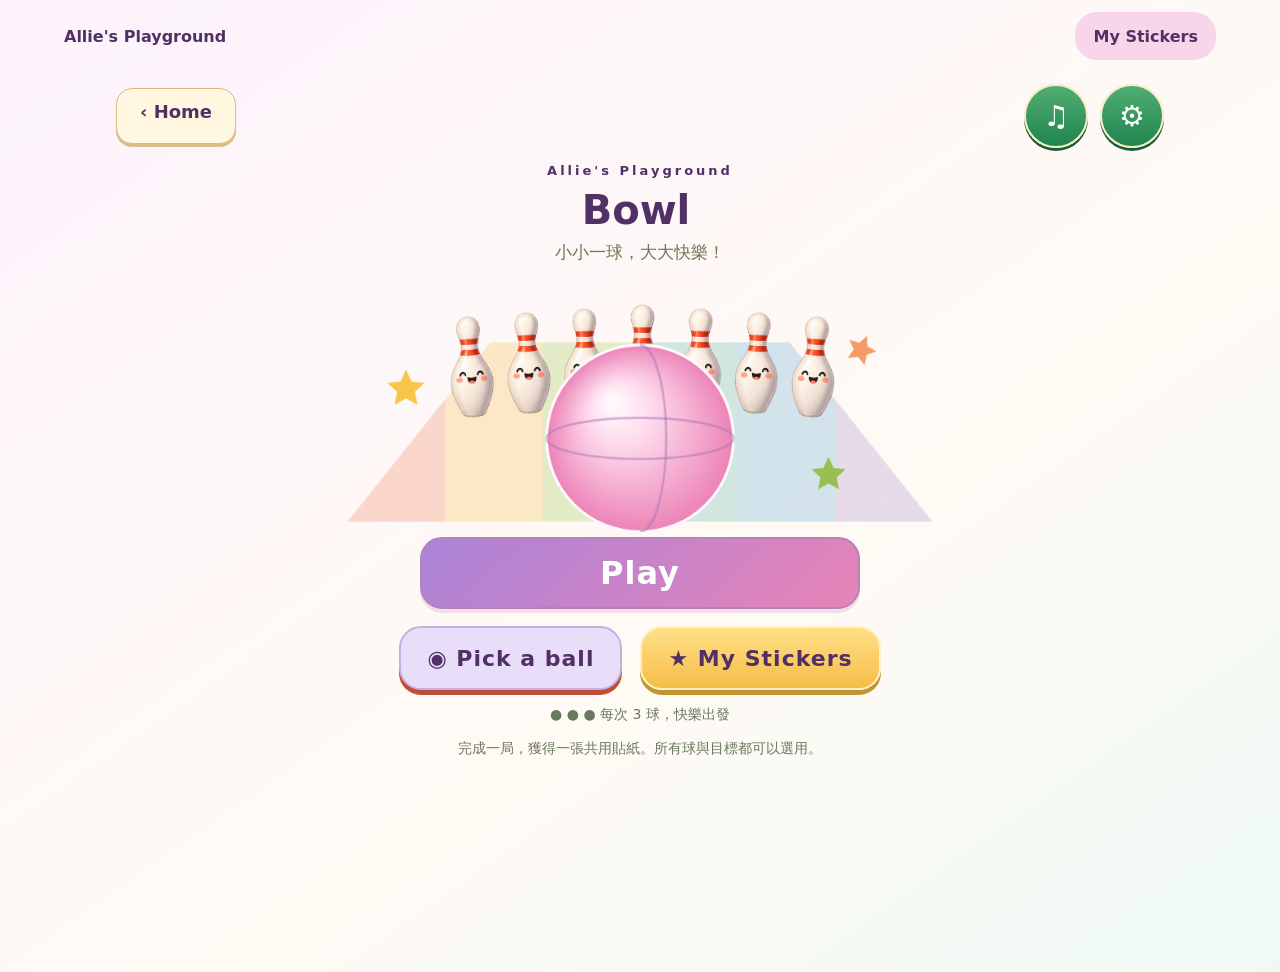
==== wwwroot/bowling/index.html @ 90f8de36 "Create Allie's Playground with shared consumable memory stickers" ====
<!doctype html>
<html lang="en">
<head>
  <meta charset="utf-8">
  <meta name="viewport" content="width=device-width,initial-scale=1,viewport-fit=cover">
  <meta name="theme-color" content="#27895b">
  <meta name="description" content="每局三球的趣味保齡球冒險，百瓶大亂鬥、彩虹球道與收藏貼紙。免登入，裝置端遊玩。">
  <title>Bowl · Allie's Playground</title>
  <link rel="icon" href="../assets/stamps/star.svg" type="image/svg+xml">
  <link rel="stylesheet" href="../bowling/style.css">
  <link rel="stylesheet" href="../shared/theme.css"><script defer src="../shared/core.js"></script><script defer src="../shared/app.js"></script>
  <script defer src="../bowling/core.js"></script>
  <script defer src="../bowling/renderer.js"></script>
  <script defer src="../bowling/app.js"></script>
</head>
<body>
  <main>
    <section id="menu" class="screen menu" aria-labelledby="game-title">
      <header class="topbar"><a class="wood" href="../">‹ Home</a><div class="top-actions"><button class="icon sound-toggle" aria-label="關閉音效" aria-pressed="true">♫</button><button id="settings-open" class="icon" aria-label="遊戲設定">⚙</button></div></header>
      <div class="menu-content"><span class="eyebrow">Allie's Playground</span><h1 id="game-title">Bowl<br><span></span></h1><p class="tagline">小小一球，大大快樂！</p>
        <canvas id="menu-art" width="800" height="320" aria-hidden="true"></canvas>
        <button id="start" class="primary jumbo" disabled>Loading…</button>
        <div class="menu-buttons"><button id="choose-ball" class="secondary">◉ Pick a ball</button><button id="stickers-open" class="gold">★ My Stickers</button></div>
        <p id="round-hint" class="help">● ● ●　每次 3 球，快樂出發</p><p id="collection-summary" class="help"></p>
      </div><p class="storage-notice notice" role="status" hidden></p>
    </section>

    <section id="play" class="screen play" hidden aria-label="保齡球遊戲">
      <header class="hud"><span id="mode-title" class="mode-title">百瓶大亂鬥</span><div id="throws" class="throws" aria-label="第 1 球，共 3 球"></div><div class="star-progress"><progress id="star-progress" max="1" value="0" aria-label="這一局的完成進度"></progress><span aria-hidden="true">♡</span></div><div class="hud-actions"><button id="pause" class="icon" aria-label="暫停遊戲">Ⅱ</button><button class="icon sound-toggle" aria-label="關閉音效" aria-pressed="true">♫</button></div></header>
      <div class="field"><canvas id="game" width="1000" height="650" aria-label="保齡球在下方，目標在上方。拖曳球瞄準，向前滑動或按 GO 發射。">請使用支援 Canvas 的瀏覽器。</canvas><div id="announcement" class="announcement" hidden aria-live="polite"></div><div id="monster-progress" class="monster-progress" hidden></div></div>
      <div class="launch-bar"><span id="play-hint">拖曳球瞄準，再向前滑！</span><button id="go" class="secondary go">GO!</button><span id="shot-note">也可以直接按 GO</span></div>
    </section>

    <section id="result" class="screen result" hidden aria-labelledby="result-title"><header class="topbar"><a class="wood" href="../">‹ Home</a><button class="icon sound-toggle" aria-label="關閉音效" aria-pressed="true">♫</button></header><div class="result-content"><h1 id="result-title">Great job!</h1><canvas id="reward-art" width="520" height="260" aria-hidden="true"></canvas><p id="reward-stars" class="reward-stars"></p><div id="reward-sticker" class="sticker-reward"></div><p id="reward-unlocks" class="help"></p><div class="result-buttons"><button id="again" class="primary">↻ Again</button><button id="result-ball" class="secondary">◉ Pick a ball</button><button id="result-menu" class="wood">Back</button></div><p class="help">收藏留在這台裝置</p><p class="storage-notice notice" role="status" hidden></p></div></section>

    <section id="collection" class="screen collection" hidden aria-labelledby="collection-title"><header class="topbar"><button id="collection-back" class="wood">‹ Back</button><span id="total-stars" class="total-stars"></span></header><div class="collection-content"><h1 id="collection-title">My Toys</h1><div class="tabs" role="tablist" aria-label="收藏種類"><button id="tab-ball" role="tab" aria-selected="true" aria-controls="collection-items" class="active" data-tab="ball">◉ Balls</button><button id="tab-target" role="tab" aria-selected="false" aria-controls="collection-items" data-tab="target">♟ Pins</button><button id="tab-sticker" role="tab" aria-selected="false" aria-controls="collection-items" data-tab="sticker">★ Stickers</button></div><div id="collection-items" class="items" role="tabpanel" aria-labelledby="tab-ball"></div><button id="use-selection" class="primary">Play</button><p id="collection-help" class="help"></p><p class="storage-notice notice" role="status" hidden></p></div></section>
  </main>

  <dialog id="pause-dialog" class="dialog" aria-labelledby="pause-title"><h2 id="pause-title">Pause</h2><p id="pause-reason">準備好再繼續玩。</p><button id="resume" class="primary">Go on</button><button class="sound-toggle wood" aria-pressed="true">♫ Sound</button><button id="motion-pause" class="wood" aria-pressed="false">Soft Effects</button><button id="quit" class="quiet">Back</button><p class="help">這一局完成後才會獲得收藏。</p></dialog>
  <dialog id="settings-dialog" class="dialog" aria-labelledby="settings-title"><h2 id="settings-title">Settings</h2><fieldset><legend>Balls per game</legend><label><input type="radio" name="count" value="3" checked> 3 Balls</label><label><input type="radio" name="count" value="5"> 5 Balls</label></fieldset><label class="setting"><input id="motion" type="checkbox"> Soft Effects</label><p class="help">減少慢動作、震動與飛散星星。</p><button id="settings-close" class="primary">OK</button><p class="help">收藏不會同步到其他裝置。清除網站資料或關閉無痕視窗，可能失去紀錄。</p><button id="reset-open" class="quiet">Reset Toys</button></dialog>
  <dialog id="reset-dialog" class="dialog" aria-labelledby="reset-title"><h2 id="reset-title">Reset toys?</h2><p>只重設保齡球的選擇與偏好，不會清除共用貼紙背包。</p><button id="reset-cancel" class="primary">Keep</button><button id="reset-confirm" class="secondary">Clear</button></dialog>
  <div id="toast" class="toast" role="status" hidden></div>
</body>
</html>
---- wwwroot/bowling/style.css ----
@charset "UTF-8";
:root{font-family:"Microsoft JhengHei","PingFang TC",system-ui,sans-serif;color:#224d41;background:#f9f5e4;--green:#27895b;--coral:#ed7650;--gold:#e8b541;color-scheme:light}*{box-sizing:border-box}body{margin:0}button,a,input{-webkit-tap-highlight-color:transparent}button{font:inherit;cursor:pointer;touch-action:manipulation}button:disabled{cursor:default;opacity:.65}button,a{outline-offset:5px}button:focus-visible,a:focus-visible{outline:3px solid #277fa3}a{color:inherit;text-decoration:none}[hidden]{display:none!important}.screen{min-height:100svh;background:linear-gradient(#fff9e399,#fff9e3dd),url('../portal/assets/forest.png') center/cover}.topbar{display:flex;justify-content:space-between;align-items:center;gap:12px;max-width:1100px;margin:auto;padding:18px 26px}.top-actions{display:flex;gap:12px}.wood,.quiet{border:1px solid #dbbb81;border-radius:16px;background:#fff7df;padding:12px 23px;min-height:56px;font-size:18px;font-weight:800;color:#654c27;box-shadow:0 3px 0 #d9be8a}.icon{border:2px solid #f6ecc7;background:linear-gradient(#51ad72,#20854e);color:white;width:64px;height:64px;border-radius:50%;font-size:29px;font-weight:800;box-shadow:0 3px 0 #165d36;flex-shrink:0}.primary,.secondary,.gold{border:2px solid #fff0c7;border-radius:22px;min-height:64px;padding:14px 26px;font-size:25px;font-weight:850;box-shadow:0 5px 0 #196b44;letter-spacing:1px;color:white;background:linear-gradient(#49ac71,#20854e)}.secondary{background:linear-gradient(#ff997b,#e96845);box-shadow:0 5px 0 #bd4f36}.gold{background:linear-gradient(#ffe087,#f6bd47);box-shadow:0 5px 0 #c39531;color:#735020}.menu-content{text-align:center;max-width:780px;margin:auto;padding:2px 24px 22px}.eyebrow{font-size:15px;color:#62875d;letter-spacing:3px;font-weight:800}h1{font-size:42px;line-height:1.15;margin:12px 0;color:#23593f;font-weight:900}h1 span{color:#da6b41}.tagline{margin:12px 0 0;font-size:19px;color:#6f7553}.menu canvas{display:block;width:100%;height:auto;max-height:260px;object-fit:contain;margin:-4px auto -5px}.jumbo{font-size:32px;min-height:78px;width:72%;max-width:440px}.menu-buttons{display:flex;justify-content:center;gap:18px;margin:23px 0 18px}.menu-buttons button{min-width:190px;font-size:22px}.help{font-size:14px;line-height:1.75;color:#6a785d;margin:14px 0}.notice{color:#956137;background:#fff1c7;border-radius:10px;text-align:center;padding:8px 12px;margin:12px auto;font-size:13px;max-width:560px}.play{height:100svh;min-height:0;display:flex;flex-direction:column;overflow:hidden;background:#4c885b;padding:env(safe-area-inset-top) env(safe-area-inset-right) env(safe-area-inset-bottom) env(safe-area-inset-left)}.hud{display:flex;gap:16px;align-items:center;justify-content:space-between;padding:10px 20px;background:#fffae9;box-shadow:0 4px 0 #a4b78c;z-index:2;min-height:84px;flex-shrink:0}.mode-title{font-size:21px;font-weight:850;white-space:nowrap}.throws{display:flex;gap:8px}.throws span{width:23px;height:23px;border-radius:50%;background:#d5ceb6;border:2px solid #9c9479;display:inline-block}.throws .current{background:#a5db52;border-color:#49762c;box-shadow:0 0 0 3px #ddecaf}.throws .done{background:#f5bc42;border-color:#b7902e}.star-progress{display:flex;gap:7px;align-items:center;max-width:190px;flex:1}.star-progress span{font-size:32px;color:#f4ba37;text-shadow:0 2px #b98626}.star-progress progress{appearance:none;width:100%;height:22px;border:2px solid #d4b36e;border-radius:12px;overflow:hidden;background:#e7ddbf}.star-progress progress::-webkit-progress-bar{background:#e7ddbf}.star-progress progress::-webkit-progress-value{background:linear-gradient(#ffe270,#f7b839);border-radius:9px}.star-progress progress::-moz-progress-bar{background:#f7bc3e}.hud-actions{display:flex;gap:12px}.hud .icon{width:58px;height:58px;font-size:26px}.field{position:relative;flex:1;min-height:0;overflow:hidden}.field canvas{width:100%;height:100%;display:block;touch-action:none;user-select:none}.announcement{position:absolute;left:50%;top:38%;transform:translate(-50%,-50%);background:#fffae9ed;border:3px solid #f4cf6b;border-radius:24px;color:#bd603a;font-size:clamp(24px,4vw,48px);font-weight:900;padding:14px 28px;white-space:nowrap;pointer-events:none;box-shadow:0 6px 0 #765f3733}.monster-progress{position:absolute;top:14px;left:50%;transform:translateX(-50%);color:#f2b22e;background:#fff9e5e8;border-radius:18px;padding:7px 16px;font-size:23px;pointer-events:none;white-space:nowrap}.launch-bar{display:flex;justify-content:center;align-items:center;gap:28px;background:#fffae9;padding:12px 18px 17px;min-height:99px;flex-shrink:0}.launch-bar span{font-size:16px;color:#6b7250;font-weight:700;flex:1;max-width:255px;text-align:center}.go{min-width:200px;font-size:35px;min-height:68px;border-radius:23px}.result-content{text-align:center;max-width:740px;padding:0 24px 24px;margin:auto}.result h1{font-size:53px;color:#df7444;margin:5px 0}.result canvas{display:block;max-width:100%;width:480px;height:auto;max-height:240px;object-fit:contain;margin:auto}.reward-stars{font-size:22px;color:#986c2c;font-weight:800;margin:4px 0 18px}.sticker-reward{margin:0 auto 10px;display:flex;gap:18px;align-items:center;justify-content:center}.sticker-reward .sticker-symbol{font-size:64px;padding:10px 24px;border:2px solid #e5d6ae;background:#fffdf1;border-radius:22px;transform:rotate(-6deg);box-shadow:0 4px 0 #e6d8ae}.sticker-reward strong{font-size:22px;color:#866330}.result-buttons{display:flex;flex-wrap:wrap;justify-content:center;gap:15px;margin:20px 0 16px}.result-buttons button{min-width:190px}.result-buttons .wood{font-size:18px}.total-stars{font-size:22px;color:#a3752b;font-weight:800}.collection-content{text-align:center;max-width:850px;margin:auto;padding:0 26px 25px}.collection h1{font-size:36px;margin:8px 0 20px}.tabs{display:flex;gap:10px;justify-content:center;margin-bottom:20px}.tabs button{min-height:60px;padding:12px 23px;border:2px solid #d5bf8a;border-radius:17px;background:#fff9e5;color:#785b30;font-size:20px;font-weight:800}.tabs .active{background:linear-gradient(#4fab70,#27895b);color:white;border-color:#a6c68b}.items{display:grid;grid-template-columns:repeat(2,minmax(0,1fr));gap:18px;margin-bottom:23px}.item{position:relative;border:2px solid #dfcfaa;background:#fff9eae8;border-radius:23px;padding:12px;color:#654f2c;min-width:0;box-shadow:0 4px 0 #e2d4ad}.item.selected{border:3px solid #27895b;background:#f6ffea}.item canvas{display:block;margin:auto;width:100%;height:145px;object-fit:contain;max-width:200px}.item strong{display:block;font-size:22px;margin:4px 0 8px}.item .check{position:absolute;right:10px;top:10px;background:#27895b;border-radius:50%;color:white;padding:4px 9px;font-size:25px}.item.locked canvas{opacity:.65}.item .unlock{font-size:13px;color:#8b794e;line-height:1.7}.unlock progress{width:80px;height:13px;accent-color:#e8b541;vertical-align:middle}.items.stickers{grid-template-columns:repeat(4,minmax(0,1fr));gap:12px}.sticker-item{background:#fff9eae8;border:2px solid #dfcfaa;border-radius:20px;padding:14px 5px}.sticker-item .symbol{font-size:46px;display:block;line-height:1.4}.sticker-item strong{font-size:15px}.sticker-item.missing{color:#8f8e72;background:#efeadc}.dialog{border:2px solid #dfcb93;border-radius:25px;padding:28px;max-width:430px;width:calc(100% - 32px);max-height:calc(100svh - 32px);overflow:auto;background:#fffbea;color:#28563e;text-align:center;box-shadow:0 12px 60px #14382766}.dialog::backdrop{background:#163f346e;backdrop-filter:blur(3px)}.dialog h2{font-size:30px;margin:0 0 16px}.dialog>button{display:block;width:100%;margin:15px 0}.dialog .quiet{box-shadow:none;background:transparent;border-color:transparent;font-size:15px;color:#85684c}.dialog fieldset{border:1px solid #dbc99e;border-radius:13px;padding:15px;margin:15px 0}.dialog legend{font-size:18px;font-weight:800}.dialog fieldset label{display:inline-flex;align-items:center;gap:7px;padding:10px;font-size:20px}.dialog input{width:23px;height:23px;accent-color:#27895b}.setting{display:flex;justify-content:center;align-items:center;gap:10px;font-size:18px;margin:15px}.toast{position:fixed;bottom:25px;left:50%;transform:translateX(-50%);max-width:90vw;padding:14px 23px;background:#fff9e8;border:2px solid #e8cc81;color:#745631;box-shadow:0 5px 20px #224d4133;border-radius:18px;z-index:10;text-align:center}.shake{animation:shake .28s linear}@keyframes shake{25%{transform:translateX(-4px)}75%{transform:translateX(4px)}}
@media(min-width:950px) and (min-height:650px){.menu-content{padding-top:8px}.menu h1{font-size:49px}.menu canvas{max-height:310px}.items{grid-template-columns:repeat(4,minmax(0,1fr))}.item canvas{height:175px}.collection-content{max-width:1050px;padding-top:35px}.result-content{padding-top:20px}}
@media(max-width:700px){.topbar{padding:14px 16px}.wood{font-size:16px;padding:10px 16px}.icon{width:56px;height:56px;font-size:25px}.menu-content{padding:8px 18px 20px}.menu h1{font-size:39px}.menu canvas{margin:4px 0;max-height:225px}.jumbo{width:90%;font-size:30px}.menu-buttons{gap:12px}.menu-buttons button{min-width:0;flex:1;font-size:19px;padding:12px 10px}.hud{padding:9px 12px;gap:8px;min-height:106px;flex-wrap:wrap}.mode-title{font-size:17px;flex:1}.hud-actions{gap:8px;order:1}.hud .icon{width:48px;height:48px;font-size:23px}.throws{order:2;flex:1;gap:9px}.throws span{width:20px;height:20px}.star-progress{order:3;max-width:none;flex:1.2}.star-progress span{font-size:24px}.star-progress progress{height:18px}.launch-bar{padding:8px 12px 12px;min-height:100px;gap:10px;flex-wrap:wrap}.launch-bar span{font-size:13px;max-width:none}.launch-bar #play-hint{flex-basis:100%}.launch-bar #shot-note{display:none}.go{min-width:190px;min-height:62px;font-size:32px;padding:7px 30px}.result h1{font-size:43px}.result canvas{max-height:215px}.result-buttons{gap:13px;margin:16px 0}.result-buttons button{min-width:0;font-size:22px;flex:1 1 40%}.result-buttons .wood{flex:1 1 100%;max-width:260px}.collection-content{padding:0 15px 24px}.collection h1{font-size:30px}.tabs{gap:7px}.tabs button{font-size:16px;padding:9px 12px;flex:1;min-height:58px}.items{gap:12px}.item{padding:10px}.item canvas{height:125px}.item strong{font-size:19px}.items.stickers{grid-template-columns:repeat(3,minmax(0,1fr))}.monster-progress{font-size:19px;top:10px}.announcement{max-width:90%;white-space:normal;text-align:center}}
@media(max-height:520px) and (orientation:landscape){.topbar{padding:8px 16px}.menu-content{max-width:950px;display:grid;grid-template-columns:1fr 1fr;align-items:center;gap:4px 18px;padding:0 24px 10px}.menu-content .eyebrow,.menu-content h1,.menu-content .tagline{grid-column:1}.menu h1{font-size:31px;margin:3px 0}.menu .tagline{font-size:15px;margin:4px}.menu canvas{grid-column:1;grid-row:4/7;max-height:155px;margin:0}.menu .jumbo{grid-column:2;grid-row:2/4;width:100%;min-height:65px}.menu-buttons{grid-column:2;grid-row:4;margin:5px 0 10px;gap:10px}.menu-buttons button{font-size:17px;min-width:0;padding:10px;flex:1}.menu #round-hint,.menu #collection-summary{grid-column:2;margin:5px 0}.hud{min-height:64px;padding:6px 12px;flex-wrap:nowrap;gap:10px}.hud .icon{width:44px;height:44px}.mode-title{font-size:16px}.throws{order:0;flex:0}.throws span{width:16px;height:16px}.star-progress{order:0;flex:1;max-width:180px}.hud-actions{order:0}.launch-bar{min-height:72px;padding:6px 16px 10px;flex-wrap:nowrap;gap:15px}.launch-bar #play-hint{flex-basis:auto;flex:1;font-size:13px}.launch-bar #shot-note{display:block;flex:1;font-size:12px}.go{min-height:54px;font-size:29px;min-width:155px;padding:5px 25px}.collection-content{max-width:900px}.items{grid-template-columns:repeat(4,minmax(0,1fr))}.item canvas{height:105px}.tabs{margin-bottom:12px}.result-content{display:grid;grid-template-columns:1fr 1fr;align-items:center;gap:0 15px;max-width:900px}.result h1,.result canvas,.result #reward-stars{grid-column:1}.result h1{font-size:35px}.result canvas{max-height:150px}.result .sticker-reward{grid-column:2;grid-row:1/3}.result #reward-unlocks{grid-column:2;grid-row:3}.result-buttons{grid-column:2;grid-row:4/7;margin:5px 0;gap:12px}.result-buttons button{font-size:18px;min-height:56px}.result-content>.help{margin:5px}.sticker-reward .sticker-symbol{font-size:45px}}
@media(max-width:350px){.menu h1{font-size:33px}.menu canvas{max-height:170px}.menu .help{margin:10px 0}.topbar{padding:10px 12px}.icon{width:48px;height:48px}.hud{min-height:100px}.hud .icon{width:44px;height:44px}.mode-title{font-size:15px}.item canvas{height:105px}.item strong{font-size:17px}.tabs button{font-size:14px;padding:8px}.result canvas{max-height:175px}}
@media(min-width:701px) and (min-height:521px){.menu .topbar{padding-top:12px;padding-bottom:12px}.menu h1{font-size:40px;margin:8px 0}.menu h1 br{display:none}.menu h1 span{margin-left:8px}.menu .menu-content{padding-top:0;max-width:900px}.menu .tagline{margin:8px 0;font-size:17px}.menu canvas{max-height:clamp(145px,calc(100svh - 485px),260px);margin:0 auto 5px}.menu-buttons{margin:17px 0 12px}.menu .help{margin:9px 0}.jumbo{min-height:72px}.menu .eyebrow{font-size:13px}}
@media(max-width:700px) and (min-height:521px){.go{min-height:64px}.result-buttons .primary,.result-buttons .secondary{font-size:20px;padding-left:10px;padding-right:10px;white-space:nowrap}}
@media(prefers-reduced-motion:reduce){.shake{animation:none}}
---- wwwroot/shared/theme.css ----
:root{--allie-ink:#513065;--allie-pink:#ee8abc;--allie-lilac:#ab8ce0;--allie-cream:#fffaf4;--allie-mint:#c6eadf;color-scheme:light}
body{color:var(--allie-ink);background:linear-gradient(145deg,#fcf3fc,#fffaf4 60%,#eef9f5);font-family:"Trebuchet MS","Microsoft JhengHei",system-ui,sans-serif}
button,a,input,select{touch-action:manipulation}button,a[class*="button"]{min-height:48px}button:focus-visible,a:focus-visible{outline:3px solid #7551a0;outline-offset:4px}
.allie-nav{display:flex;align-items:center;justify-content:space-between;gap:12px;padding:12px 24px;max-width:1200px;margin:auto;font-weight:700}.allie-nav a{text-decoration:none;color:var(--allie-ink);min-height:48px;display:flex;align-items:center}.allie-nav a:last-child{background:#f9d5e9;padding:8px 18px;border-radius:22px}
.primary,.card-action,.allie-button{background:linear-gradient(135deg,#aa83d8,#e883b7)!important;color:#fff!important;border-color:#b881bc!important;box-shadow:0 4px 0 #b777a433!important;text-shadow:none!important}
.secondary,.quiet,.wood,.gold{color:var(--allie-ink)!important}.secondary{background:#e9defa!important;border-color:#c7afe2!important}
h1,h2,h3,.brand,.title span,.title h1 span,.eyebrow,.mode-title{color:var(--allie-ink)!important}.game-card,.theme,.dialog,dialog,.gallery-panel,.tools-panel,.palette-panel{border-color:#ded0e6!important}.dialog,dialog{background:#fffaf8!important}
.allie-storage{max-width:1000px;margin:12px auto;padding:14px;background:#fff1d9;color:#624e31}.allie-links{display:flex;justify-content:center;gap:12px;flex-wrap:wrap;margin:16px 0}.allie-button{display:inline-flex;align-items:center;justify-content:center;min-height:54px;padding:12px 24px;border-radius:20px;text-decoration:none;font-weight:bold;border:1px solid #b881bc}
.allie-reward{padding:18px;text-align:center;background:#fff8fc;border:1px solid #e5c9e0;border-radius:24px;margin:20px auto;max-width:530px}.allie-reward-image{display:block;width:140px;height:140px;object-fit:contain;margin:8px auto}.allie-reward p{line-height:1.6}.allie-reward button{border-radius:16px;padding:10px 20px}
.allie-atlas{width:100%;aspect-ratio:1;object-fit:contain}.allie-count{background:#f9d0e6;border-radius:16px;padding:3px 12px;font-weight:bold}.allie-empty{opacity:.5}
.allie-sticker-tools p{font-size:13px;line-height:1.6}.allie-sticker-list{display:grid;grid-template-columns:repeat(2,minmax(0,1fr));gap:8px;max-height:360px;overflow:auto}.allie-sticker-choice{min-width:0;border:1px solid #dfcbe8;background:#fffaf8;border-radius:16px;padding:6px;color:#513065}.allie-sticker-choice img{width:100%;aspect-ratio:1;object-fit:contain}.allie-sticker-choice span{font-size:12px;display:block;overflow-wrap:anywhere}.allie-transform{display:flex;flex-wrap:wrap;gap:6px;margin:10px 0}.allie-transform button{padding:8px 10px;border:1px solid #d8c3e4;border-radius:14px;background:#eadff9;color:#513065}.allie-transform button:disabled{opacity:.45}#sticker-layer{z-index:3}#busy{z-index:5!important}
.topbar,.menu-header,.selection-header{color:var(--allie-ink)}.menu,.selection{background:transparent!important}.menu-art-image{width:100%;max-width:740px;max-height:230px;object-fit:cover;border-radius:24px;margin:12px auto;display:block}.journey span,.theme strong{color:var(--allie-ink)!important}
.playing>.allie-nav{display:none}.drawing-focus>.allie-nav{display:none}.drawing-focus .allie-sticker-tools{margin:8px 0}
@media(max-width:600px){.allie-nav{padding:8px 12px;font-size:14px;gap:8px}.allie-nav a:last-child{padding:8px 12px}.allie-reward-image{width:110px;height:110px}}
@media(prefers-reduced-motion:reduce){*,*::before,*::after{scroll-behavior:auto!important;animation:none!important;transition:none!important}}

.workspace{grid-template-columns:210px minmax(0,1fr) 230px}.tools-panel{padding:12px}.tools-panel .tools{width:100%}.canvas-surround{background:#eadff3!important}.canvas-frame{border-color:#bea6d2!important}.header,.header-note,.gallery-caption,.canvas-footer{color:#513065!important}.gallery-panel,.palette-panel{background:#fffaf8}.tools-panel{background:#fff8fc}.tools button.active,.difficulty-filter button.active,.segmented button.active{background:#e5d7f4!important;color:#513065!important;border-color:#b390cf!important}.title h1{font-size:64px!important}.star-progress{color:#a278bc}.field{background:#f8eef9!important}.result{background:#fff5fc!important}
@media(max-width:1000px){.workspace{grid-template-columns:180px minmax(0,1fr) 190px}.tools-panel{padding:8px}}@media(max-width:800px){.workspace{display:flex}.tools-panel{flex-wrap:wrap;padding:10px}.allie-sticker-tools{width:100%}.allie-sticker-list{grid-template-columns:repeat(4,minmax(0,1fr));max-height:240px}.tools-panel .tools{flex:1;min-width:240px}.tools button{font-size:13px!important}.magic-button{display:none}}
.drawing-focus .tools-panel{display:block!important}.drawing-focus .allie-sticker-list{grid-template-columns:repeat(4,minmax(0,1fr))}.drawing-focus .tools{display:flex}.drawing-focus .tools button{flex:1}.drawing-focus .allie-sticker-tools{width:100%}
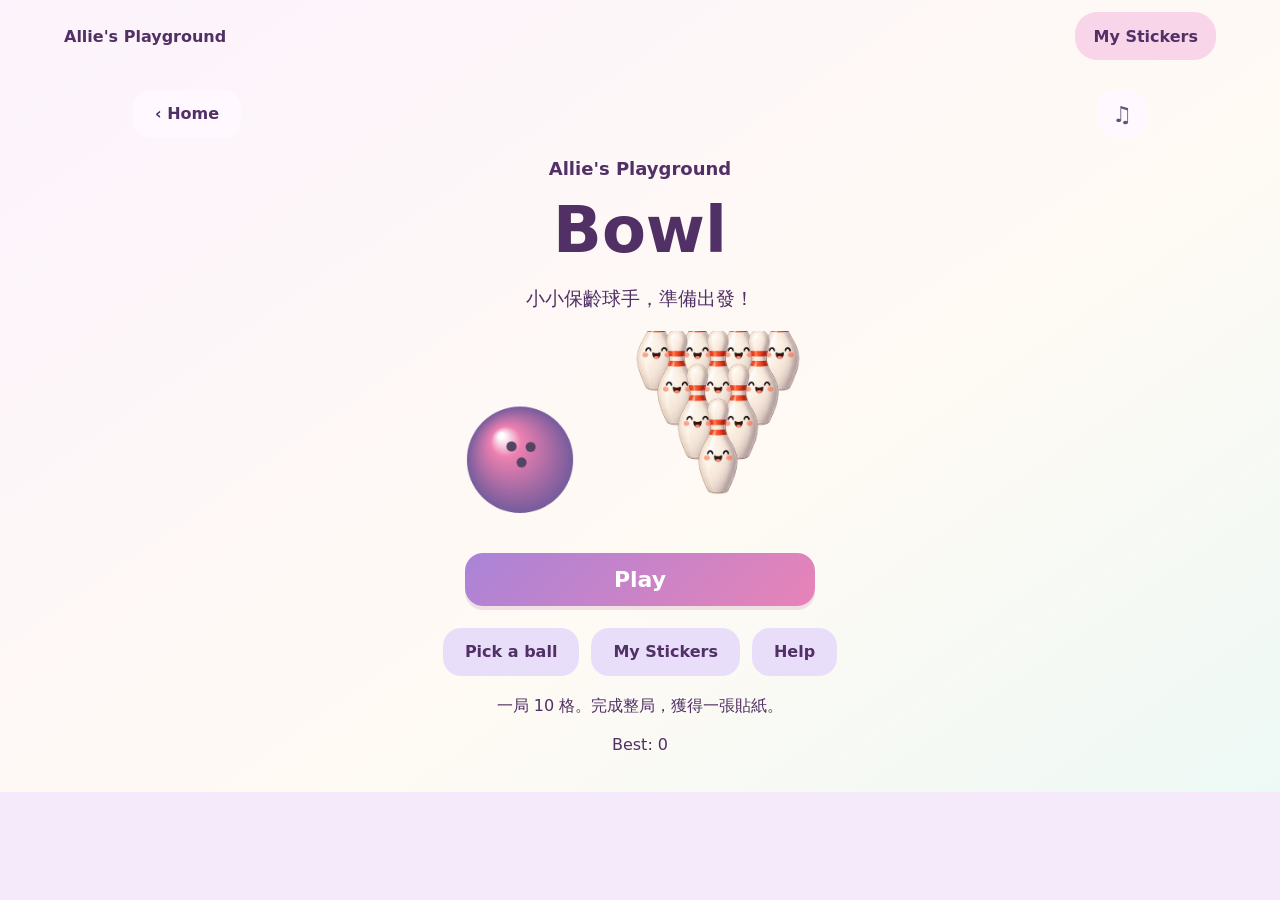
==== commit b761d6b5: "Replace Bowl with ten-pin scoring and swipe-controlled shots" ====
--- a/wwwroot/bowling/index.html
+++ b/wwwroot/bowling/index.html
@@ -1,44 +1,8 @@
-<!doctype html>
-<html lang="en">
-<head>
-  <meta charset="utf-8">
-  <meta name="viewport" content="width=device-width,initial-scale=1,viewport-fit=cover">
-  <meta name="theme-color" content="#27895b">
-  <meta name="description" content="每局三球的趣味保齡球冒險，百瓶大亂鬥、彩虹球道與收藏貼紙。免登入，裝置端遊玩。">
-  <title>Bowl · Allie's Playground</title>
-  <link rel="icon" href="../assets/stamps/star.svg" type="image/svg+xml">
-  <link rel="stylesheet" href="../bowling/style.css">
-  <link rel="stylesheet" href="../shared/theme.css"><script defer src="../shared/core.js"></script><script defer src="../shared/app.js"></script>
-  <script defer src="../bowling/core.js"></script>
-  <script defer src="../bowling/renderer.js"></script>
-  <script defer src="../bowling/app.js"></script>
-</head>
-<body>
-  <main>
-    <section id="menu" class="screen menu" aria-labelledby="game-title">
-      <header class="topbar"><a class="wood" href="../">‹ Home</a><div class="top-actions"><button class="icon sound-toggle" aria-label="關閉音效" aria-pressed="true">♫</button><button id="settings-open" class="icon" aria-label="遊戲設定">⚙</button></div></header>
-      <div class="menu-content"><span class="eyebrow">Allie's Playground</span><h1 id="game-title">Bowl<br><span></span></h1><p class="tagline">小小一球，大大快樂！</p>
-        <canvas id="menu-art" width="800" height="320" aria-hidden="true"></canvas>
-        <button id="start" class="primary jumbo" disabled>Loading…</button>
-        <div class="menu-buttons"><button id="choose-ball" class="secondary">◉ Pick a ball</button><button id="stickers-open" class="gold">★ My Stickers</button></div>
-        <p id="round-hint" class="help">● ● ●　每次 3 球，快樂出發</p><p id="collection-summary" class="help"></p>
-      </div><p class="storage-notice notice" role="status" hidden></p>
-    </section>
-
-    <section id="play" class="screen play" hidden aria-label="保齡球遊戲">
-      <header class="hud"><span id="mode-title" class="mode-title">百瓶大亂鬥</span><div id="throws" class="throws" aria-label="第 1 球，共 3 球"></div><div class="star-progress"><progress id="star-progress" max="1" value="0" aria-label="這一局的完成進度"></progress><span aria-hidden="true">♡</span></div><div class="hud-actions"><button id="pause" class="icon" aria-label="暫停遊戲">Ⅱ</button><button class="icon sound-toggle" aria-label="關閉音效" aria-pressed="true">♫</button></div></header>
-      <div class="field"><canvas id="game" width="1000" height="650" aria-label="保齡球在下方，目標在上方。拖曳球瞄準，向前滑動或按 GO 發射。">請使用支援 Canvas 的瀏覽器。</canvas><div id="announcement" class="announcement" hidden aria-live="polite"></div><div id="monster-progress" class="monster-progress" hidden></div></div>
-      <div class="launch-bar"><span id="play-hint">拖曳球瞄準，再向前滑！</span><button id="go" class="secondary go">GO!</button><span id="shot-note">也可以直接按 GO</span></div>
-    </section>
-
-    <section id="result" class="screen result" hidden aria-labelledby="result-title"><header class="topbar"><a class="wood" href="../">‹ Home</a><button class="icon sound-toggle" aria-label="關閉音效" aria-pressed="true">♫</button></header><div class="result-content"><h1 id="result-title">Great job!</h1><canvas id="reward-art" width="520" height="260" aria-hidden="true"></canvas><p id="reward-stars" class="reward-stars"></p><div id="reward-sticker" class="sticker-reward"></div><p id="reward-unlocks" class="help"></p><div class="result-buttons"><button id="again" class="primary">↻ Again</button><button id="result-ball" class="secondary">◉ Pick a ball</button><button id="result-menu" class="wood">Back</button></div><p class="help">收藏留在這台裝置</p><p class="storage-notice notice" role="status" hidden></p></div></section>
-
-    <section id="collection" class="screen collection" hidden aria-labelledby="collection-title"><header class="topbar"><button id="collection-back" class="wood">‹ Back</button><span id="total-stars" class="total-stars"></span></header><div class="collection-content"><h1 id="collection-title">My Toys</h1><div class="tabs" role="tablist" aria-label="收藏種類"><button id="tab-ball" role="tab" aria-selected="true" aria-controls="collection-items" class="active" data-tab="ball">◉ Balls</button><button id="tab-target" role="tab" aria-selected="false" aria-controls="collection-items" data-tab="target">♟ Pins</button><button id="tab-sticker" role="tab" aria-selected="false" aria-controls="collection-items" data-tab="sticker">★ Stickers</button></div><div id="collection-items" class="items" role="tabpanel" aria-labelledby="tab-ball"></div><button id="use-selection" class="primary">Play</button><p id="collection-help" class="help"></p><p class="storage-notice notice" role="status" hidden></p></div></section>
-  </main>
-
-  <dialog id="pause-dialog" class="dialog" aria-labelledby="pause-title"><h2 id="pause-title">Pause</h2><p id="pause-reason">準備好再繼續玩。</p><button id="resume" class="primary">Go on</button><button class="sound-toggle wood" aria-pressed="true">♫ Sound</button><button id="motion-pause" class="wood" aria-pressed="false">Soft Effects</button><button id="quit" class="quiet">Back</button><p class="help">這一局完成後才會獲得收藏。</p></dialog>
-  <dialog id="settings-dialog" class="dialog" aria-labelledby="settings-title"><h2 id="settings-title">Settings</h2><fieldset><legend>Balls per game</legend><label><input type="radio" name="count" value="3" checked> 3 Balls</label><label><input type="radio" name="count" value="5"> 5 Balls</label></fieldset><label class="setting"><input id="motion" type="checkbox"> Soft Effects</label><p class="help">減少慢動作、震動與飛散星星。</p><button id="settings-close" class="primary">OK</button><p class="help">收藏不會同步到其他裝置。清除網站資料或關閉無痕視窗，可能失去紀錄。</p><button id="reset-open" class="quiet">Reset Toys</button></dialog>
-  <dialog id="reset-dialog" class="dialog" aria-labelledby="reset-title"><h2 id="reset-title">Reset toys?</h2><p>只重設保齡球的選擇與偏好，不會清除共用貼紙背包。</p><button id="reset-cancel" class="primary">Keep</button><button id="reset-confirm" class="secondary">Clear</button></dialog>
-  <div id="toast" class="toast" role="status" hidden></div>
-</body>
-</html>
+<!doctype html><html lang="en"><head><meta charset="utf-8"><meta name="viewport" content="width=device-width,initial-scale=1,viewport-fit=cover"><meta name="theme-color" content="#c49de4"><meta name="description" content="十瓶保齡球，一局10格，滑動出球、正常計分；完成一局可獲得共用貼紙。"><title>Bowl · Allie's Playground</title><link rel="icon" href="../assets/stamps/star.svg" type="image/svg+xml"><link rel="stylesheet" href="style.css"><link rel="stylesheet" href="../shared/theme.css"><script defer src="../shared/core.js"></script><script defer src="../shared/app.js"></script><script defer src="core.js"></script><script defer src="renderer.js"></script><script defer src="app.js"></script></head><body><main>
+<section id="menu" class="screen menu"><header class="topbar"><a href="../" class="wood">‹ Home</a><button class="sound-toggle icon" aria-label="Sound" aria-pressed="true">♫</button></header><div class="menu-content"><span class="eyebrow">Allie's Playground</span><h1>Bowl</h1><p class="tagline" lang="zh-Hant">小小保齡球手，準備出發！</p><canvas id="menu-art" width="700" height="240" aria-hidden="true"></canvas><button id="start" class="primary jumbo" disabled>Loading…</button><div class="menu-buttons"><button id="choose-ball" class="secondary">Pick a ball</button><button id="stickers-open" class="secondary">My Stickers</button><button id="help-open" class="secondary">Help</button></div><p class="help" lang="zh-Hant">一局 10 格。完成整局，獲得一張貼紙。</p><p id="menu-best">Best: 0</p></div></section>
+<section id="play" class="screen play" hidden><header class="hud"><strong id="frame-label">Frame 1 / 10</strong><span id="roll-label">Roll 1 / 2</span><strong id="score-label">Score 0</strong><div class="hud-actions"><button id="pause" class="icon" aria-label="Pause">Ⅱ</button><button class="sound-toggle icon" aria-label="Sound" aria-pressed="true">♫</button></div></header><div id="scorecard" class="scorecard" aria-label="Score card"></div><div class="field"><canvas id="game" tabindex="0" aria-label="Bowling lane"></canvas><div id="announcement" class="announcement" aria-live="polite" hidden></div></div><div class="controls"><label for="start-position">Move <span aria-hidden="true">↔</span></label><input id="start-position" type="range" min="-234" max="234" value="0" step="1" aria-label="Start position"><strong id="shot-state" aria-live="polite">Swipe!</strong></div><p id="play-hint" class="help" lang="zh-Hant">左右拖球或拉動 Move 調整起點，再從球往前滑動出球。</p><p class="score-note" lang="zh-Hant">X 全倒加後兩球，/ 補中加後一球；… 表示等待加分。</p></section>
+<section id="result" class="screen menu" hidden><div class="menu-content"><h1>Well done!</h1><p id="final-score" class="final-score"></p><p id="final-best"></p><p lang="zh-Hant">完成 10 格，送你一張貼紙！</p><div id="reward-sticker"></div><button id="again" class="primary jumbo">Again</button><button id="result-menu" class="secondary">Home</button></div></section>
+<section id="collection" class="screen menu" hidden><div class="menu-content"><h1>Pick a ball</h1><p lang="zh-Hant">選喜歡的顏色，球的大小與力量都一樣。</p><div id="collection-items" class="items"></div><button id="collection-back" class="primary">OK</button></div></section>
+<p id="storage-notice" class="notice" lang="zh-Hant" role="status" hidden></p></main>
+<dialog id="help-dialog"><h2>Let's bowl!</h2><p lang="zh-Hant">先左右拖球或用 Move 調整起點，再從球往前滑動。滑的方向與力道決定球路，弧形滑動會轉彎；左右移動、輕點或往後滑不會出球。</p><p lang="zh-Hant">一局 10 格，每格最多兩球。第一球全倒是 X，加後兩球；第二球把剩下的瓶子全倒是 /，加後一球。第 10 格全倒可再投兩球，補中可再投一球，最高 300 分。</p><p lang="zh-Hant">球進溝後不會彈回；沒有撞倒瓶子就是 0 分。完成整局才會獲得一張貼紙。</p><button id="help-close" class="primary">OK</button></dialog>
+<dialog id="pause-dialog"><h2>Pause</h2><p lang="zh-Hant">休息一下，準備好再繼續。</p><button id="resume" class="primary">Play</button><button id="motion-pause" class="secondary" aria-pressed="false">Soft Effects: Off</button><button id="quit" class="secondary">Home</button><p lang="zh-Hant">離開未完成的一局，不會取得貼紙。</p></dialog></body></html>
--- a/wwwroot/bowling/style.css
+++ b/wwwroot/bowling/style.css
@@ -1,9 +1 @@
-@charset "UTF-8";
-:root{font-family:"Microsoft JhengHei","PingFang TC",system-ui,sans-serif;color:#224d41;background:#f9f5e4;--green:#27895b;--coral:#ed7650;--gold:#e8b541;color-scheme:light}*{box-sizing:border-box}body{margin:0}button,a,input{-webkit-tap-highlight-color:transparent}button{font:inherit;cursor:pointer;touch-action:manipulation}button:disabled{cursor:default;opacity:.65}button,a{outline-offset:5px}button:focus-visible,a:focus-visible{outline:3px solid #277fa3}a{color:inherit;text-decoration:none}[hidden]{display:none!important}.screen{min-height:100svh;background:linear-gradient(#fff9e399,#fff9e3dd),url('../portal/assets/forest.png') center/cover}.topbar{display:flex;justify-content:space-between;align-items:center;gap:12px;max-width:1100px;margin:auto;padding:18px 26px}.top-actions{display:flex;gap:12px}.wood,.quiet{border:1px solid #dbbb81;border-radius:16px;background:#fff7df;padding:12px 23px;min-height:56px;font-size:18px;font-weight:800;color:#654c27;box-shadow:0 3px 0 #d9be8a}.icon{border:2px solid #f6ecc7;background:linear-gradient(#51ad72,#20854e);color:white;width:64px;height:64px;border-radius:50%;font-size:29px;font-weight:800;box-shadow:0 3px 0 #165d36;flex-shrink:0}.primary,.secondary,.gold{border:2px solid #fff0c7;border-radius:22px;min-height:64px;padding:14px 26px;font-size:25px;font-weight:850;box-shadow:0 5px 0 #196b44;letter-spacing:1px;color:white;background:linear-gradient(#49ac71,#20854e)}.secondary{background:linear-gradient(#ff997b,#e96845);box-shadow:0 5px 0 #bd4f36}.gold{background:linear-gradient(#ffe087,#f6bd47);box-shadow:0 5px 0 #c39531;color:#735020}.menu-content{text-align:center;max-width:780px;margin:auto;padding:2px 24px 22px}.eyebrow{font-size:15px;color:#62875d;letter-spacing:3px;font-weight:800}h1{font-size:42px;line-height:1.15;margin:12px 0;color:#23593f;font-weight:900}h1 span{color:#da6b41}.tagline{margin:12px 0 0;font-size:19px;color:#6f7553}.menu canvas{display:block;width:100%;height:auto;max-height:260px;object-fit:contain;margin:-4px auto -5px}.jumbo{font-size:32px;min-height:78px;width:72%;max-width:440px}.menu-buttons{display:flex;justify-content:center;gap:18px;margin:23px 0 18px}.menu-buttons button{min-width:190px;font-size:22px}.help{font-size:14px;line-height:1.75;color:#6a785d;margin:14px 0}.notice{color:#956137;background:#fff1c7;border-radius:10px;text-align:center;padding:8px 12px;margin:12px auto;font-size:13px;max-width:560px}.play{height:100svh;min-height:0;display:flex;flex-direction:column;overflow:hidden;background:#4c885b;padding:env(safe-area-inset-top) env(safe-area-inset-right) env(safe-area-inset-bottom) env(safe-area-inset-left)}.hud{display:flex;gap:16px;align-items:center;justify-content:space-between;padding:10px 20px;background:#fffae9;box-shadow:0 4px 0 #a4b78c;z-index:2;min-height:84px;flex-shrink:0}.mode-title{font-size:21px;font-weight:850;white-space:nowrap}.throws{display:flex;gap:8px}.throws span{width:23px;height:23px;border-radius:50%;background:#d5ceb6;border:2px solid #9c9479;display:inline-block}.throws .current{background:#a5db52;border-color:#49762c;box-shadow:0 0 0 3px #ddecaf}.throws .done{background:#f5bc42;border-color:#b7902e}.star-progress{display:flex;gap:7px;align-items:center;max-width:190px;flex:1}.star-progress span{font-size:32px;color:#f4ba37;text-shadow:0 2px #b98626}.star-progress progress{appearance:none;width:100%;height:22px;border:2px solid #d4b36e;border-radius:12px;overflow:hidden;background:#e7ddbf}.star-progress progress::-webkit-progress-bar{background:#e7ddbf}.star-progress progress::-webkit-progress-value{background:linear-gradient(#ffe270,#f7b839);border-radius:9px}.star-progress progress::-moz-progress-bar{background:#f7bc3e}.hud-actions{display:flex;gap:12px}.hud .icon{width:58px;height:58px;font-size:26px}.field{position:relative;flex:1;min-height:0;overflow:hidden}.field canvas{width:100%;height:100%;display:block;touch-action:none;user-select:none}.announcement{position:absolute;left:50%;top:38%;transform:translate(-50%,-50%);background:#fffae9ed;border:3px solid #f4cf6b;border-radius:24px;color:#bd603a;font-size:clamp(24px,4vw,48px);font-weight:900;padding:14px 28px;white-space:nowrap;pointer-events:none;box-shadow:0 6px 0 #765f3733}.monster-progress{position:absolute;top:14px;left:50%;transform:translateX(-50%);color:#f2b22e;background:#fff9e5e8;border-radius:18px;padding:7px 16px;font-size:23px;pointer-events:none;white-space:nowrap}.launch-bar{display:flex;justify-content:center;align-items:center;gap:28px;background:#fffae9;padding:12px 18px 17px;min-height:99px;flex-shrink:0}.launch-bar span{font-size:16px;color:#6b7250;font-weight:700;flex:1;max-width:255px;text-align:center}.go{min-width:200px;font-size:35px;min-height:68px;border-radius:23px}.result-content{text-align:center;max-width:740px;padding:0 24px 24px;margin:auto}.result h1{font-size:53px;color:#df7444;margin:5px 0}.result canvas{display:block;max-width:100%;width:480px;height:auto;max-height:240px;object-fit:contain;margin:auto}.reward-stars{font-size:22px;color:#986c2c;font-weight:800;margin:4px 0 18px}.sticker-reward{margin:0 auto 10px;display:flex;gap:18px;align-items:center;justify-content:center}.sticker-reward .sticker-symbol{font-size:64px;padding:10px 24px;border:2px solid #e5d6ae;background:#fffdf1;border-radius:22px;transform:rotate(-6deg);box-shadow:0 4px 0 #e6d8ae}.sticker-reward strong{font-size:22px;color:#866330}.result-buttons{display:flex;flex-wrap:wrap;justify-content:center;gap:15px;margin:20px 0 16px}.result-buttons button{min-width:190px}.result-buttons .wood{font-size:18px}.total-stars{font-size:22px;color:#a3752b;font-weight:800}.collection-content{text-align:center;max-width:850px;margin:auto;padding:0 26px 25px}.collection h1{font-size:36px;margin:8px 0 20px}.tabs{display:flex;gap:10px;justify-content:center;margin-bottom:20px}.tabs button{min-height:60px;padding:12px 23px;border:2px solid #d5bf8a;border-radius:17px;background:#fff9e5;color:#785b30;font-size:20px;font-weight:800}.tabs .active{background:linear-gradient(#4fab70,#27895b);color:white;border-color:#a6c68b}.items{display:grid;grid-template-columns:repeat(2,minmax(0,1fr));gap:18px;margin-bottom:23px}.item{position:relative;border:2px solid #dfcfaa;background:#fff9eae8;border-radius:23px;padding:12px;color:#654f2c;min-width:0;box-shadow:0 4px 0 #e2d4ad}.item.selected{border:3px solid #27895b;background:#f6ffea}.item canvas{display:block;margin:auto;width:100%;height:145px;object-fit:contain;max-width:200px}.item strong{display:block;font-size:22px;margin:4px 0 8px}.item .check{position:absolute;right:10px;top:10px;background:#27895b;border-radius:50%;color:white;padding:4px 9px;font-size:25px}.item.locked canvas{opacity:.65}.item .unlock{font-size:13px;color:#8b794e;line-height:1.7}.unlock progress{width:80px;height:13px;accent-color:#e8b541;vertical-align:middle}.items.stickers{grid-template-columns:repeat(4,minmax(0,1fr));gap:12px}.sticker-item{background:#fff9eae8;border:2px solid #dfcfaa;border-radius:20px;padding:14px 5px}.sticker-item .symbol{font-size:46px;display:block;line-height:1.4}.sticker-item strong{font-size:15px}.sticker-item.missing{color:#8f8e72;background:#efeadc}.dialog{border:2px solid #dfcb93;border-radius:25px;padding:28px;max-width:430px;width:calc(100% - 32px);max-height:calc(100svh - 32px);overflow:auto;background:#fffbea;color:#28563e;text-align:center;box-shadow:0 12px 60px #14382766}.dialog::backdrop{background:#163f346e;backdrop-filter:blur(3px)}.dialog h2{font-size:30px;margin:0 0 16px}.dialog>button{display:block;width:100%;margin:15px 0}.dialog .quiet{box-shadow:none;background:transparent;border-color:transparent;font-size:15px;color:#85684c}.dialog fieldset{border:1px solid #dbc99e;border-radius:13px;padding:15px;margin:15px 0}.dialog legend{font-size:18px;font-weight:800}.dialog fieldset label{display:inline-flex;align-items:center;gap:7px;padding:10px;font-size:20px}.dialog input{width:23px;height:23px;accent-color:#27895b}.setting{display:flex;justify-content:center;align-items:center;gap:10px;font-size:18px;margin:15px}.toast{position:fixed;bottom:25px;left:50%;transform:translateX(-50%);max-width:90vw;padding:14px 23px;background:#fff9e8;border:2px solid #e8cc81;color:#745631;box-shadow:0 5px 20px #224d4133;border-radius:18px;z-index:10;text-align:center}.shake{animation:shake .28s linear}@keyframes shake{25%{transform:translateX(-4px)}75%{transform:translateX(4px)}}
-@media(min-width:950px) and (min-height:650px){.menu-content{padding-top:8px}.menu h1{font-size:49px}.menu canvas{max-height:310px}.items{grid-template-columns:repeat(4,minmax(0,1fr))}.item canvas{height:175px}.collection-content{max-width:1050px;padding-top:35px}.result-content{padding-top:20px}}
-@media(max-width:700px){.topbar{padding:14px 16px}.wood{font-size:16px;padding:10px 16px}.icon{width:56px;height:56px;font-size:25px}.menu-content{padding:8px 18px 20px}.menu h1{font-size:39px}.menu canvas{margin:4px 0;max-height:225px}.jumbo{width:90%;font-size:30px}.menu-buttons{gap:12px}.menu-buttons button{min-width:0;flex:1;font-size:19px;padding:12px 10px}.hud{padding:9px 12px;gap:8px;min-height:106px;flex-wrap:wrap}.mode-title{font-size:17px;flex:1}.hud-actions{gap:8px;order:1}.hud .icon{width:48px;height:48px;font-size:23px}.throws{order:2;flex:1;gap:9px}.throws span{width:20px;height:20px}.star-progress{order:3;max-width:none;flex:1.2}.star-progress span{font-size:24px}.star-progress progress{height:18px}.launch-bar{padding:8px 12px 12px;min-height:100px;gap:10px;flex-wrap:wrap}.launch-bar span{font-size:13px;max-width:none}.launch-bar #play-hint{flex-basis:100%}.launch-bar #shot-note{display:none}.go{min-width:190px;min-height:62px;font-size:32px;padding:7px 30px}.result h1{font-size:43px}.result canvas{max-height:215px}.result-buttons{gap:13px;margin:16px 0}.result-buttons button{min-width:0;font-size:22px;flex:1 1 40%}.result-buttons .wood{flex:1 1 100%;max-width:260px}.collection-content{padding:0 15px 24px}.collection h1{font-size:30px}.tabs{gap:7px}.tabs button{font-size:16px;padding:9px 12px;flex:1;min-height:58px}.items{gap:12px}.item{padding:10px}.item canvas{height:125px}.item strong{font-size:19px}.items.stickers{grid-template-columns:repeat(3,minmax(0,1fr))}.monster-progress{font-size:19px;top:10px}.announcement{max-width:90%;white-space:normal;text-align:center}}
-@media(max-height:520px) and (orientation:landscape){.topbar{padding:8px 16px}.menu-content{max-width:950px;display:grid;grid-template-columns:1fr 1fr;align-items:center;gap:4px 18px;padding:0 24px 10px}.menu-content .eyebrow,.menu-content h1,.menu-content .tagline{grid-column:1}.menu h1{font-size:31px;margin:3px 0}.menu .tagline{font-size:15px;margin:4px}.menu canvas{grid-column:1;grid-row:4/7;max-height:155px;margin:0}.menu .jumbo{grid-column:2;grid-row:2/4;width:100%;min-height:65px}.menu-buttons{grid-column:2;grid-row:4;margin:5px 0 10px;gap:10px}.menu-buttons button{font-size:17px;min-width:0;padding:10px;flex:1}.menu #round-hint,.menu #collection-summary{grid-column:2;margin:5px 0}.hud{min-height:64px;padding:6px 12px;flex-wrap:nowrap;gap:10px}.hud .icon{width:44px;height:44px}.mode-title{font-size:16px}.throws{order:0;flex:0}.throws span{width:16px;height:16px}.star-progress{order:0;flex:1;max-width:180px}.hud-actions{order:0}.launch-bar{min-height:72px;padding:6px 16px 10px;flex-wrap:nowrap;gap:15px}.launch-bar #play-hint{flex-basis:auto;flex:1;font-size:13px}.launch-bar #shot-note{display:block;flex:1;font-size:12px}.go{min-height:54px;font-size:29px;min-width:155px;padding:5px 25px}.collection-content{max-width:900px}.items{grid-template-columns:repeat(4,minmax(0,1fr))}.item canvas{height:105px}.tabs{margin-bottom:12px}.result-content{display:grid;grid-template-columns:1fr 1fr;align-items:center;gap:0 15px;max-width:900px}.result h1,.result canvas,.result #reward-stars{grid-column:1}.result h1{font-size:35px}.result canvas{max-height:150px}.result .sticker-reward{grid-column:2;grid-row:1/3}.result #reward-unlocks{grid-column:2;grid-row:3}.result-buttons{grid-column:2;grid-row:4/7;margin:5px 0;gap:12px}.result-buttons button{font-size:18px;min-height:56px}.result-content>.help{margin:5px}.sticker-reward .sticker-symbol{font-size:45px}}
-@media(max-width:350px){.menu h1{font-size:33px}.menu canvas{max-height:170px}.menu .help{margin:10px 0}.topbar{padding:10px 12px}.icon{width:48px;height:48px}.hud{min-height:100px}.hud .icon{width:44px;height:44px}.mode-title{font-size:15px}.item canvas{height:105px}.item strong{font-size:17px}.tabs button{font-size:14px;padding:8px}.result canvas{max-height:175px}}
-@media(min-width:701px) and (min-height:521px){.menu .topbar{padding-top:12px;padding-bottom:12px}.menu h1{font-size:40px;margin:8px 0}.menu h1 br{display:none}.menu h1 span{margin-left:8px}.menu .menu-content{padding-top:0;max-width:900px}.menu .tagline{margin:8px 0;font-size:17px}.menu canvas{max-height:clamp(145px,calc(100svh - 485px),260px);margin:0 auto 5px}.menu-buttons{margin:17px 0 12px}.menu .help{margin:9px 0}.jumbo{min-height:72px}.menu .eyebrow{font-size:13px}}
-@media(max-width:700px) and (min-height:521px){.go{min-height:64px}.result-buttons .primary,.result-buttons .secondary{font-size:20px;padding-left:10px;padding-right:10px;white-space:nowrap}}
-@media(prefers-reduced-motion:reduce){.shake{animation:none}}
+*{box-sizing:border-box}html{min-height:100%;background:#f5eafa}body{margin:0;color:#66517a;font-family:ui-rounded,'Trebuchet MS',Arial,sans-serif;background:linear-gradient(#fff9fbd9,#f4e8fbdc),url('../assets/allie/world.webp') center/cover fixed}button,a,input{touch-action:manipulation}button,a.wood{font:inherit;font-weight:700;border:0;border-radius:18px;padding:14px 22px;cursor:pointer;text-decoration:none;color:#66517a;background:#fff9ff;min-height:48px}button:disabled{opacity:.55;cursor:default}button:focus-visible,a:focus-visible,input:focus-visible,canvas:focus-visible{outline:3px solid #8e65bb;outline-offset:3px}[hidden]{display:none!important}main{max-width:1050px;margin:auto}.screen{padding:18px}.topbar,.hud{display:flex;align-items:center;justify-content:space-between;gap:10px}.menu-content{text-align:center;margin:20px auto;max-width:740px}.eyebrow{font-weight:bold;font-size:18px}h1{font-size:clamp(38px,7vw,64px);margin:14px 0}.tagline{font-size:19px}#menu-art{display:block;width:min(100%,600px);height:auto;margin:0 auto 15px}.primary{color:white;background:#b493d7;font-size:22px}.jumbo{display:block;width:min(350px,90%);margin:16px auto}.secondary{margin:6px}.help{font-size:16px;line-height:1.55;margin:12px auto;max-width:820px;text-align:center}.icon{font-size:22px;padding:10px 15px}.hud{background:#fff9fcf0;border-radius:20px;padding:10px 14px;font-size:18px;flex-wrap:wrap}.hud-actions{display:flex;gap:8px;margin-left:auto}.scorecard{display:flex;overflow-x:auto;gap:5px;padding:8px 1px;scrollbar-width:thin}.frame{flex:1;min-width:63px;max-width:100px;background:#fff;border:2px solid #e8d8ee;border-radius:10px;text-align:center}.frame.current{border-color:#b18ccf;background:#fff3fa}.frame-number{font-size:12px;display:block;background:#f1e5f5;padding:2px;border-radius:7px 7px 0 0}.frame-marks{height:25px;display:flex;justify-content:flex-end;font-size:16px}.frame-marks span{min-width:20px;border-left:1px solid #dfcde7;border-bottom:1px solid #dfcde7;padding:2px}.frame-total{display:block;font-size:16px;min-height:26px;font-weight:bold;padding:3px}.field{position:relative;border-radius:25px;background:linear-gradient(#eee0f6,#fdf6fa);overflow:hidden;height:clamp(360px,58vh,630px)}#game{width:100%;height:100%;display:block;touch-action:none;user-select:none}.announcement{position:absolute;top:44%;left:50%;transform:translate(-50%,-50%);pointer-events:none;font-size:clamp(25px,6vw,46px);font-weight:800;border-radius:20px;padding:15px 25px;background:#fffbffed;box-shadow:0 8px 25px #8f70a222;white-space:nowrap}.controls{display:flex;align-items:center;gap:14px;padding:12px 18px;background:#fffbff;border-radius:20px;margin-top:10px;font-size:19px;font-weight:bold}.controls input{flex:1;min-width:70px;height:38px;accent-color:#b08ace}.controls strong{min-width:95px;text-align:center}.score-note{font-size:13px;text-align:center;margin:7px}.items{display:grid;grid-template-columns:repeat(2,minmax(0,1fr));gap:15px;margin:20px auto}.item{background:#fff;border:3px solid transparent;border-radius:25px;padding:12px}.item.selected{border-color:#b792d6}.item canvas{width:100%;max-width:220px;height:auto;display:block;margin:auto}.item strong{display:block}.final-score{font-size:44px;font-weight:bold}dialog{border:0;border-radius:25px;padding:28px;color:#66517a;background:#fff9ff;max-width:min(580px,92vw);line-height:1.6}dialog::backdrop{background:#51415b99}dialog button{margin:6px}.notice{text-align:center;padding:14px;background:#fff0d8}@media(max-width:600px){.screen{padding:10px}.hud{font-size:14px;gap:8px}.hud .icon{padding:8px 12px}.field{height:clamp(340px,53vh,560px)}.controls{gap:8px;padding:7px 10px;font-size:16px}.help{font-size:14px}.scorecard{padding:7px 0}.frame{min-width:58px}.menu-buttons{display:flex;flex-wrap:wrap;justify-content:center}.menu-buttons button{padding:12px}.score-note{font-size:12px}}
--- a/wwwroot/shared/theme.css
+++ b/wwwroot/shared/theme.css
@@ -17,3 +17,4 @@
 .workspace{grid-template-columns:210px minmax(0,1fr) 230px}.tools-panel{padding:12px}.tools-panel .tools{width:100%}.canvas-surround{background:#eadff3!important}.canvas-frame{border-color:#bea6d2!important}.header,.header-note,.gallery-caption,.canvas-footer{color:#513065!important}.gallery-panel,.palette-panel{background:#fffaf8}.tools-panel{background:#fff8fc}.tools button.active,.difficulty-filter button.active,.segmented button.active{background:#e5d7f4!important;color:#513065!important;border-color:#b390cf!important}.title h1{font-size:64px!important}.star-progress{color:#a278bc}.field{background:#f8eef9!important}.result{background:#fff5fc!important}
 @media(max-width:1000px){.workspace{grid-template-columns:180px minmax(0,1fr) 190px}.tools-panel{padding:8px}}@media(max-width:800px){.workspace{display:flex}.tools-panel{flex-wrap:wrap;padding:10px}.allie-sticker-tools{width:100%}.allie-sticker-list{grid-template-columns:repeat(4,minmax(0,1fr));max-height:240px}.tools-panel .tools{flex:1;min-width:240px}.tools button{font-size:13px!important}.magic-button{display:none}}
 .drawing-focus .tools-panel{display:block!important}.drawing-focus .allie-sticker-list{grid-template-columns:repeat(4,minmax(0,1fr))}.drawing-focus .tools{display:flex}.drawing-focus .tools button{flex:1}.drawing-focus .allie-sticker-tools{width:100%}
+.controls [data-action="boost"]{background:linear-gradient(#bc9be1,#9d7cc6)!important;box-shadow:0 4px 0 #8762a9!important}.controls [data-action="brake"]{background:linear-gradient(#eda8ce,#d882b6)!important;box-shadow:0 4px 0 #b66997!important}.controls [data-action="left"],.controls [data-action="right"]{background:linear-gradient(#d5f0e6,#a8d5c5)!important;color:#513065!important;box-shadow:0 4px 0 #82b1a4!important}.pause-button,.hud .icon,.top-actions .icon{background:linear-gradient(#b9a2d8,#957bb9)!important;border-color:#d8c9ea!important;color:#fff!important}.theme.space{background:linear-gradient(#c7b8e8,#ede5fb)!important;color:#513065!important}.reward p{color:#513065!important}
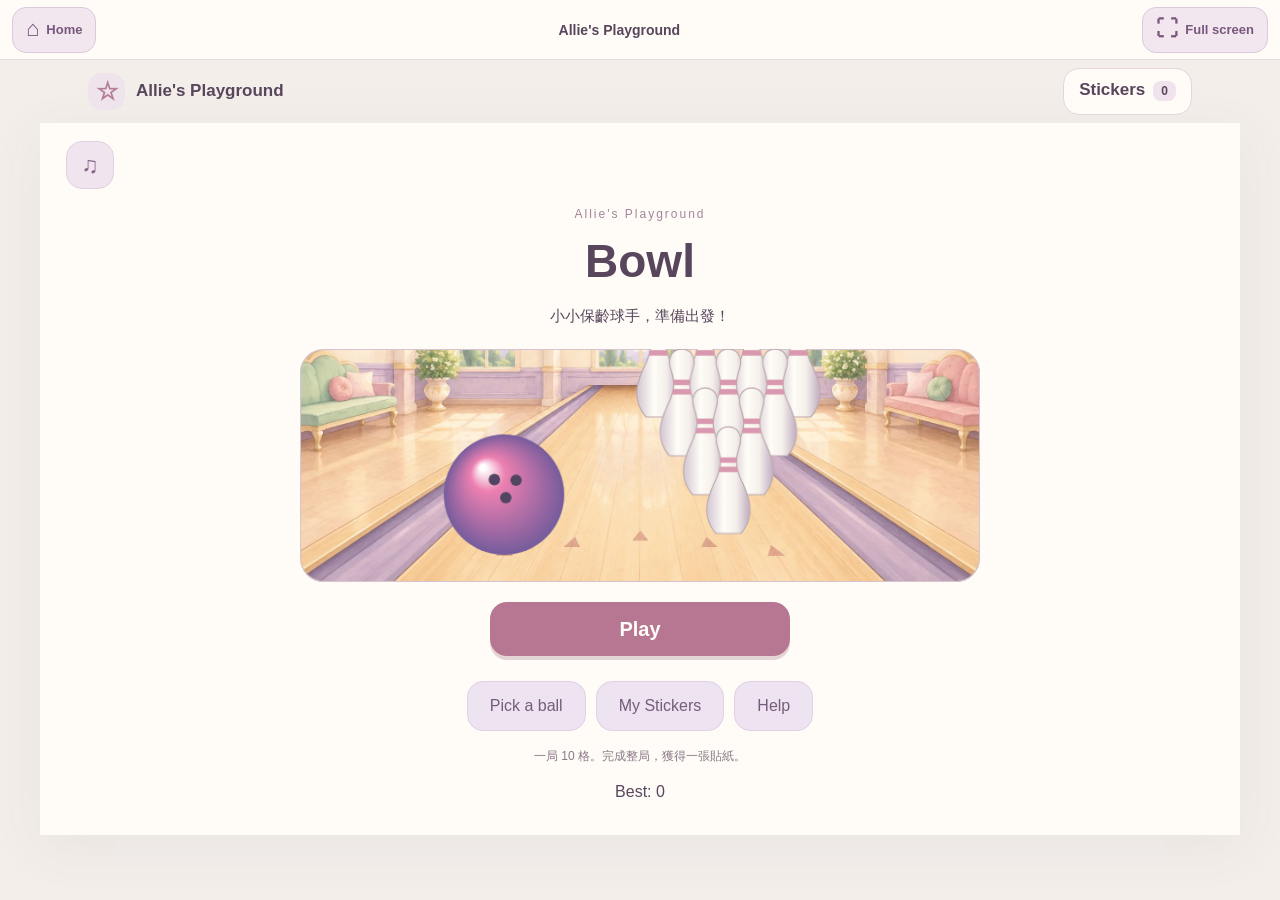
==== commit 1c0b43a1: "Publish six-game playground with piano and drums Unify the picture-book artwork, offer ten coloring " ====
--- a/wwwroot/bowling/index.html
+++ b/wwwroot/bowling/index.html
@@ -1,8 +1,8 @@
-<!doctype html><html lang="en"><head><meta charset="utf-8"><meta name="viewport" content="width=device-width,initial-scale=1,viewport-fit=cover"><meta name="theme-color" content="#c49de4"><meta name="description" content="十瓶保齡球，一局10格，滑動出球、正常計分；完成一局可獲得共用貼紙。"><title>Bowl · Allie's Playground</title><link rel="icon" href="../assets/stamps/star.svg" type="image/svg+xml"><link rel="stylesheet" href="style.css"><link rel="stylesheet" href="../shared/theme.css"><script defer src="../shared/core.js"></script><script defer src="../shared/app.js"></script><script defer src="core.js"></script><script defer src="renderer.js"></script><script defer src="app.js"></script></head><body><main>
+<!doctype html><html lang="en"><head><script src="../shared/screen.js"></script><meta charset="utf-8"><meta name="viewport" content="width=device-width,initial-scale=1,viewport-fit=cover"><meta name="theme-color" content="#c49de4"><meta name="description" content="十瓶保齡球，一局10格，滑動出球、正常計分；完成一局可獲得共用貼紙。"><title>Bowl · Allie's Playground</title><link rel="icon" href="../assets/stamps/star.svg" type="image/svg+xml"><link rel="stylesheet" href="style.css"><link rel="stylesheet" href="../shared/theme.css"><script defer src="../shared/core.js"></script><script defer src="../shared/app.js"></script><script defer src="core.js"></script><script defer src="renderer.js"></script><script defer src="app.js"></script><link rel="stylesheet" href="../shared/screen.css"></head><body><main>
 <section id="menu" class="screen menu"><header class="topbar"><a href="../" class="wood">‹ Home</a><button class="sound-toggle icon" aria-label="Sound" aria-pressed="true">♫</button></header><div class="menu-content"><span class="eyebrow">Allie's Playground</span><h1>Bowl</h1><p class="tagline" lang="zh-Hant">小小保齡球手，準備出發！</p><canvas id="menu-art" width="700" height="240" aria-hidden="true"></canvas><button id="start" class="primary jumbo" disabled>Loading…</button><div class="menu-buttons"><button id="choose-ball" class="secondary">Pick a ball</button><button id="stickers-open" class="secondary">My Stickers</button><button id="help-open" class="secondary">Help</button></div><p class="help" lang="zh-Hant">一局 10 格。完成整局，獲得一張貼紙。</p><p id="menu-best">Best: 0</p></div></section>
-<section id="play" class="screen play" hidden><header class="hud"><strong id="frame-label">Frame 1 / 10</strong><span id="roll-label">Roll 1 / 2</span><strong id="score-label">Score 0</strong><div class="hud-actions"><button id="pause" class="icon" aria-label="Pause">Ⅱ</button><button class="sound-toggle icon" aria-label="Sound" aria-pressed="true">♫</button></div></header><div id="scorecard" class="scorecard" aria-label="Score card"></div><div class="field"><canvas id="game" tabindex="0" aria-label="Bowling lane"></canvas><div id="announcement" class="announcement" aria-live="polite" hidden></div></div><div class="controls"><label for="start-position">Move <span aria-hidden="true">↔</span></label><input id="start-position" type="range" min="-234" max="234" value="0" step="1" aria-label="Start position"><strong id="shot-state" aria-live="polite">Swipe!</strong></div><p id="play-hint" class="help" lang="zh-Hant">左右拖球或拉動 Move 調整起點，再從球往前滑動出球。</p><p class="score-note" lang="zh-Hant">X 全倒加後兩球，/ 補中加後一球；… 表示等待加分。</p></section>
-<section id="result" class="screen menu" hidden><div class="menu-content"><h1>Well done!</h1><p id="final-score" class="final-score"></p><p id="final-best"></p><p lang="zh-Hant">完成 10 格，送你一張貼紙！</p><div id="reward-sticker"></div><button id="again" class="primary jumbo">Again</button><button id="result-menu" class="secondary">Home</button></div></section>
-<section id="collection" class="screen menu" hidden><div class="menu-content"><h1>Pick a ball</h1><p lang="zh-Hant">選喜歡的顏色，球的大小與力量都一樣。</p><div id="collection-items" class="items"></div><button id="collection-back" class="primary">OK</button></div></section>
+<section id="play" class="screen play" hidden><header class="hud"><a href="../" class="game-home" aria-label="Home"><span aria-hidden="true">⌂</span> Home</a><strong id="frame-label">Frame 1 / 10</strong><span id="roll-label">Roll 1 / 2</span><strong id="score-label">Score 0</strong><div class="hud-actions"><button id="pause" class="icon" aria-label="Pause">Ⅱ</button><button class="sound-toggle icon" aria-label="Sound" aria-pressed="true">♫</button></div></header><div id="scorecard" class="scorecard" aria-label="Score card"></div><div class="field"><canvas id="game" tabindex="0" aria-label="Bowling lane"></canvas><div id="announcement" class="announcement" aria-live="polite" hidden></div></div><div class="controls"><label for="start-position">Move <span aria-hidden="true">↔</span></label><input id="start-position" type="range" min="-234" max="234" value="0" step="1" aria-label="Start position"><strong id="shot-state" aria-live="polite">Swipe!</strong></div><p id="play-hint" class="help" lang="zh-Hant">左右拖球或拉動 Move 調整起點，再從球往前滑動出球。</p><p class="score-note" lang="zh-Hant">X 全倒加後兩球，/ 補中加後一球；… 表示等待加分。</p></section>
+<section id="result" class="screen menu" hidden><header class="topbar"><a href="../" class="game-home" aria-label="Home">⌂ Home</a></header><div class="menu-content"><h1>Well done!</h1><p id="final-score" class="final-score"></p><p id="final-best"></p><p lang="zh-Hant">完成 10 格，送你一張貼紙！</p><div id="reward-sticker"></div><button id="again" class="primary jumbo">Again</button><button id="result-menu" class="secondary">Menu</button></div></section>
+<section id="collection" class="screen menu" hidden><header class="topbar"><a href="../" class="game-home" aria-label="Home">⌂ Home</a></header><div class="menu-content"><h1>Pick a ball</h1><p lang="zh-Hant">選喜歡的顏色，球的大小與力量都一樣。</p><div id="collection-items" class="items"></div><button id="collection-back" class="primary">OK</button></div></section>
 <p id="storage-notice" class="notice" lang="zh-Hant" role="status" hidden></p></main>
 <dialog id="help-dialog"><h2>Let's bowl!</h2><p lang="zh-Hant">先左右拖球或用 Move 調整起點，再從球往前滑動。滑的方向與力道決定球路，弧形滑動會轉彎；左右移動、輕點或往後滑不會出球。</p><p lang="zh-Hant">一局 10 格，每格最多兩球。第一球全倒是 X，加後兩球；第二球把剩下的瓶子全倒是 /，加後一球。第 10 格全倒可再投兩球，補中可再投一球，最高 300 分。</p><p lang="zh-Hant">球進溝後不會彈回；沒有撞倒瓶子就是 0 分。完成整局才會獲得一張貼紙。</p><button id="help-close" class="primary">OK</button></dialog>
-<dialog id="pause-dialog"><h2>Pause</h2><p lang="zh-Hant">休息一下，準備好再繼續。</p><button id="resume" class="primary">Play</button><button id="motion-pause" class="secondary" aria-pressed="false">Soft Effects: Off</button><button id="quit" class="secondary">Home</button><p lang="zh-Hant">離開未完成的一局，不會取得貼紙。</p></dialog></body></html>
+<dialog id="pause-dialog"><h2>Pause</h2><p lang="zh-Hant">休息一下，準備好再繼續。</p><button id="resume" class="primary">Play</button><button id="motion-pause" class="secondary" aria-pressed="false">Soft Effects: Off</button><button id="quit" class="secondary">Menu</button><a href="../" class="game-home" aria-label="Home">⌂ Home</a><p lang="zh-Hant">離開未完成的一局，不會取得貼紙。</p></dialog></body></html>
--- a/wwwroot/bowling/style.css
+++ b/wwwroot/bowling/style.css
@@ -1 +1,5 @@
-*{box-sizing:border-box}html{min-height:100%;background:#f5eafa}body{margin:0;color:#66517a;font-family:ui-rounded,'Trebuchet MS',Arial,sans-serif;background:linear-gradient(#fff9fbd9,#f4e8fbdc),url('../assets/allie/world.webp') center/cover fixed}button,a,input{touch-action:manipulation}button,a.wood{font:inherit;font-weight:700;border:0;border-radius:18px;padding:14px 22px;cursor:pointer;text-decoration:none;color:#66517a;background:#fff9ff;min-height:48px}button:disabled{opacity:.55;cursor:default}button:focus-visible,a:focus-visible,input:focus-visible,canvas:focus-visible{outline:3px solid #8e65bb;outline-offset:3px}[hidden]{display:none!important}main{max-width:1050px;margin:auto}.screen{padding:18px}.topbar,.hud{display:flex;align-items:center;justify-content:space-between;gap:10px}.menu-content{text-align:center;margin:20px auto;max-width:740px}.eyebrow{font-weight:bold;font-size:18px}h1{font-size:clamp(38px,7vw,64px);margin:14px 0}.tagline{font-size:19px}#menu-art{display:block;width:min(100%,600px);height:auto;margin:0 auto 15px}.primary{color:white;background:#b493d7;font-size:22px}.jumbo{display:block;width:min(350px,90%);margin:16px auto}.secondary{margin:6px}.help{font-size:16px;line-height:1.55;margin:12px auto;max-width:820px;text-align:center}.icon{font-size:22px;padding:10px 15px}.hud{background:#fff9fcf0;border-radius:20px;padding:10px 14px;font-size:18px;flex-wrap:wrap}.hud-actions{display:flex;gap:8px;margin-left:auto}.scorecard{display:flex;overflow-x:auto;gap:5px;padding:8px 1px;scrollbar-width:thin}.frame{flex:1;min-width:63px;max-width:100px;background:#fff;border:2px solid #e8d8ee;border-radius:10px;text-align:center}.frame.current{border-color:#b18ccf;background:#fff3fa}.frame-number{font-size:12px;display:block;background:#f1e5f5;padding:2px;border-radius:7px 7px 0 0}.frame-marks{height:25px;display:flex;justify-content:flex-end;font-size:16px}.frame-marks span{min-width:20px;border-left:1px solid #dfcde7;border-bottom:1px solid #dfcde7;padding:2px}.frame-total{display:block;font-size:16px;min-height:26px;font-weight:bold;padding:3px}.field{position:relative;border-radius:25px;background:linear-gradient(#eee0f6,#fdf6fa);overflow:hidden;height:clamp(360px,58vh,630px)}#game{width:100%;height:100%;display:block;touch-action:none;user-select:none}.announcement{position:absolute;top:44%;left:50%;transform:translate(-50%,-50%);pointer-events:none;font-size:clamp(25px,6vw,46px);font-weight:800;border-radius:20px;padding:15px 25px;background:#fffbffed;box-shadow:0 8px 25px #8f70a222;white-space:nowrap}.controls{display:flex;align-items:center;gap:14px;padding:12px 18px;background:#fffbff;border-radius:20px;margin-top:10px;font-size:19px;font-weight:bold}.controls input{flex:1;min-width:70px;height:38px;accent-color:#b08ace}.controls strong{min-width:95px;text-align:center}.score-note{font-size:13px;text-align:center;margin:7px}.items{display:grid;grid-template-columns:repeat(2,minmax(0,1fr));gap:15px;margin:20px auto}.item{background:#fff;border:3px solid transparent;border-radius:25px;padding:12px}.item.selected{border-color:#b792d6}.item canvas{width:100%;max-width:220px;height:auto;display:block;margin:auto}.item strong{display:block}.final-score{font-size:44px;font-weight:bold}dialog{border:0;border-radius:25px;padding:28px;color:#66517a;background:#fff9ff;max-width:min(580px,92vw);line-height:1.6}dialog::backdrop{background:#51415b99}dialog button{margin:6px}.notice{text-align:center;padding:14px;background:#fff0d8}@media(max-width:600px){.screen{padding:10px}.hud{font-size:14px;gap:8px}.hud .icon{padding:8px 12px}.field{height:clamp(340px,53vh,560px)}.controls{gap:8px;padding:7px 10px;font-size:16px}.help{font-size:14px}.scorecard{padding:7px 0}.frame{min-width:58px}.menu-buttons{display:flex;flex-wrap:wrap;justify-content:center}.menu-buttons button{padding:12px}.score-note{font-size:12px}}
+*{box-sizing:border-box}body{margin:0;background:#fff8ef;color:#655267;font-family:"Segoe UI","Microsoft JhengHei",sans-serif}button,a,input{touch-action:manipulation}button,a.wood{font:inherit;font-weight:700;border:1px solid #e5d8e0;border-radius:16px;padding:12px 22px;cursor:pointer;text-decoration:none;color:inherit;background:#fffdf9;min-height:50px}button:disabled{opacity:.5}button:focus-visible,a:focus-visible,input:focus-visible,canvas:focus-visible{outline:3px solid #b59bbf;outline-offset:3px}[hidden]{display:none!important}main{max-width:1200px;margin:auto}.screen{padding:18px 26px}.topbar{display:flex;align-items:center;justify-content:space-between;gap:12px}.menu-content{text-align:center;margin:15px auto;max-width:800px}.eyebrow{font-size:12px;letter-spacing:2px}h1{font-size:46px;margin:12px 0}.tagline{font-size:15px}#menu-art{display:block;width:min(100%,680px);height:auto;margin:20px auto;background:url('../assets/allie/v2/bowl-room.webp') center 42%/cover;border-radius:24px;box-shadow:inset 0 0 0 1px #d7c4ce}.primary{background:#9472a0;color:white;border:0;min-height:58px;font-size:20px}.jumbo{display:block;width:min(300px,90%);margin:20px auto}.secondary{margin:5px}.help{font-size:12px;line-height:1.75;text-align:center;margin:10px auto;max-width:850px}.icon{font-size:23px;padding:8px 14px;min-width:50px}.play{height:100dvh;display:flex;flex-direction:column;padding:0 22px 8px;gap:0}.hud{display:flex;align-items:center;gap:24px;min-height:68px;padding:8px 6px;flex:none;font-size:16px}.hud-actions{display:flex;gap:8px;margin-left:auto}.hud #score-label{font-size:23px}.scorecard{display:flex;gap:5px;overflow-x:auto;scrollbar-width:thin;padding:0 1px 8px;flex:none}.frame{flex:1;min-width:57px;max-width:none;background:#fffaf5;border:1px solid #decfdd;border-radius:9px;text-align:center}.frame.current{border:2px solid #b193bd;background:#f1e5f0}.frame-number{font-size:10px;display:block;background:#eee3ed;padding:2px;border-radius:7px 7px 0 0}.frame-marks{height:22px;display:flex;justify-content:flex-end;font-size:14px}.frame-marks span{min-width:19px;border-left:1px solid #e0cfdd;border-bottom:1px solid #e0cfdd;padding:1px}.frame-total{display:block;font-size:14px;min-height:22px;font-weight:bold;padding:2px}.field{position:relative;flex:1;min-height:200px;border-radius:24px;overflow:hidden;background:#f1e5ee;border:1px solid #e0d0de}#game{width:100%;height:100%;display:block;touch-action:none;user-select:none}.announcement{position:absolute;top:45%;left:50%;transform:translate(-50%,-50%);pointer-events:none;font-size:clamp(24px,5vw,42px);font-weight:800;border-radius:20px;padding:14px 26px;background:#fffaf3ec;box-shadow:0 8px 30px #735b7120;white-space:nowrap}.controls{display:flex;align-items:center;gap:20px;padding:8px 16px;font-size:15px;font-weight:700;min-height:54px;flex:none}.controls input{flex:1;min-width:70px;height:36px;accent-color:#b39abd}.controls strong{min-width:95px;text-align:center}.play .help{margin:0 auto 5px;font-size:11px}.score-note{text-align:center;font-size:10px;margin:0;color:#8e7888}.items{display:grid;grid-template-columns:repeat(2,1fr);gap:16px;margin:20px auto;max-width:650px}.item{background:#fff;border:2px solid transparent;padding:15px}.item.selected{border-color:#b39abd;background:#f0e5f1}.item canvas{width:100%;max-width:220px;height:auto;display:block;margin:auto}.item strong{display:block}.final-score{font-size:40px;font-weight:700}dialog{max-width:min(580px,calc(100vw - 24px));max-height:90dvh;overflow:auto;border:1px solid #e5d8e0;border-radius:24px;padding:28px;background:#fffaf4;color:inherit;line-height:1.8}dialog p{font-size:13px}dialog::backdrop{background:#50415365;backdrop-filter:blur(3px)}dialog button{margin:6px}.notice{text-align:center;font-size:13px;padding:12px;background:#f6e6d8}
+@media(max-width:650px){.screen{padding:12px 14px}.play{padding:0 9px 8px}.hud{gap:10px;font-size:12px;min-height:66px}.hud #score-label{font-size:17px}.hud-actions{gap:5px}.hud .icon{min-width:44px;min-height:44px;font-size:21px;padding:6px 12px}.frame{min-width:54px}.controls{padding:7px 6px;gap:10px;font-size:14px}.controls strong{min-width:75px}.play .help{font-size:10px}.score-note{font-size:9px}.field{border-radius:18px}h1{font-size:38px}.menu-buttons button{font-size:13px;padding:10px 14px}.tagline{font-size:14px}}
+@media(max-height:550px) and (min-width:650px){.hud{min-height:52px;font-size:14px;padding:4px}.hud-actions .icon{min-height:42px;min-width:44px;padding:3px}.scorecard{padding-bottom:5px}.frame-number{display:none}.frame-total{min-height:18px;padding:0}.frame-marks{height:20px}.controls{min-height:42px;padding:2px 15px}.play .help{font-size:10px;margin-bottom:0}.score-note{display:none}.field{min-height:140px}.hud #score-label{font-size:19px}}
+
+@media(max-width:600px){.hud{display:grid;grid-template-columns:auto 1fr auto auto;gap:3px 8px;padding:8px 0}.hud .game-home{grid-column:1;grid-row:1 / 3;min-width:62px;padding:8px}.hud #frame-label{grid-column:2;grid-row:1}.hud #score-label{grid-column:3;grid-row:1}.hud #roll-label{grid-column:2 / 4;grid-row:2;font-size:11px}.hud .hud-actions{grid-column:4;grid-row:1 / 3;gap:5px}.hud .icon{min-width:44px;width:44px;padding:6px}}
--- a/wwwroot/shared/theme.css
+++ b/wwwroot/shared/theme.css
@@ -1,20 +1,13 @@
-:root{--allie-ink:#513065;--allie-pink:#ee8abc;--allie-lilac:#ab8ce0;--allie-cream:#fffaf4;--allie-mint:#c6eadf;color-scheme:light}
-body{color:var(--allie-ink);background:linear-gradient(145deg,#fcf3fc,#fffaf4 60%,#eef9f5);font-family:"Trebuchet MS","Microsoft JhengHei",system-ui,sans-serif}
-button,a,input,select{touch-action:manipulation}button,a[class*="button"]{min-height:48px}button:focus-visible,a:focus-visible{outline:3px solid #7551a0;outline-offset:4px}
-.allie-nav{display:flex;align-items:center;justify-content:space-between;gap:12px;padding:12px 24px;max-width:1200px;margin:auto;font-weight:700}.allie-nav a{text-decoration:none;color:var(--allie-ink);min-height:48px;display:flex;align-items:center}.allie-nav a:last-child{background:#f9d5e9;padding:8px 18px;border-radius:22px}
-.primary,.card-action,.allie-button{background:linear-gradient(135deg,#aa83d8,#e883b7)!important;color:#fff!important;border-color:#b881bc!important;box-shadow:0 4px 0 #b777a433!important;text-shadow:none!important}
-.secondary,.quiet,.wood,.gold{color:var(--allie-ink)!important}.secondary{background:#e9defa!important;border-color:#c7afe2!important}
-h1,h2,h3,.brand,.title span,.title h1 span,.eyebrow,.mode-title{color:var(--allie-ink)!important}.game-card,.theme,.dialog,dialog,.gallery-panel,.tools-panel,.palette-panel{border-color:#ded0e6!important}.dialog,dialog{background:#fffaf8!important}
-.allie-storage{max-width:1000px;margin:12px auto;padding:14px;background:#fff1d9;color:#624e31}.allie-links{display:flex;justify-content:center;gap:12px;flex-wrap:wrap;margin:16px 0}.allie-button{display:inline-flex;align-items:center;justify-content:center;min-height:54px;padding:12px 24px;border-radius:20px;text-decoration:none;font-weight:bold;border:1px solid #b881bc}
-.allie-reward{padding:18px;text-align:center;background:#fff8fc;border:1px solid #e5c9e0;border-radius:24px;margin:20px auto;max-width:530px}.allie-reward-image{display:block;width:140px;height:140px;object-fit:contain;margin:8px auto}.allie-reward p{line-height:1.6}.allie-reward button{border-radius:16px;padding:10px 20px}
-.allie-atlas{width:100%;aspect-ratio:1;object-fit:contain}.allie-count{background:#f9d0e6;border-radius:16px;padding:3px 12px;font-weight:bold}.allie-empty{opacity:.5}
-.allie-sticker-tools p{font-size:13px;line-height:1.6}.allie-sticker-list{display:grid;grid-template-columns:repeat(2,minmax(0,1fr));gap:8px;max-height:360px;overflow:auto}.allie-sticker-choice{min-width:0;border:1px solid #dfcbe8;background:#fffaf8;border-radius:16px;padding:6px;color:#513065}.allie-sticker-choice img{width:100%;aspect-ratio:1;object-fit:contain}.allie-sticker-choice span{font-size:12px;display:block;overflow-wrap:anywhere}.allie-transform{display:flex;flex-wrap:wrap;gap:6px;margin:10px 0}.allie-transform button{padding:8px 10px;border:1px solid #d8c3e4;border-radius:14px;background:#eadff9;color:#513065}.allie-transform button:disabled{opacity:.45}#sticker-layer{z-index:3}#busy{z-index:5!important}
-.topbar,.menu-header,.selection-header{color:var(--allie-ink)}.menu,.selection{background:transparent!important}.menu-art-image{width:100%;max-width:740px;max-height:230px;object-fit:cover;border-radius:24px;margin:12px auto;display:block}.journey span,.theme strong{color:var(--allie-ink)!important}
-.playing>.allie-nav{display:none}.drawing-focus>.allie-nav{display:none}.drawing-focus .allie-sticker-tools{margin:8px 0}
-@media(max-width:600px){.allie-nav{padding:8px 12px;font-size:14px;gap:8px}.allie-nav a:last-child{padding:8px 12px}.allie-reward-image{width:110px;height:110px}}
+@charset "UTF-8";
+:root{color-scheme:light;--allie-ink:#58465c;--ink:#58465c;--muted:#897785;--cream:#fffcf7;--paper:#fffcf7;--rose:#b77792;--pink:#efd6df;--lavender:#ad92be;--mint:#accbbb;--gold:#d2aa60;--line:#e8dce1;--green:#a27bb0;--coral:#b77792;font-family:'Trebuchet MS','Segoe UI','Microsoft JhengHei',sans-serif;color:var(--ink);background:#f3eeea}
+*{box-sizing:border-box}body{background:#f3eeea;color:var(--ink);font-family:inherit;margin:0}button,input,select,textarea{font:inherit}button,a{-webkit-tap-highlight-color:transparent}button{cursor:pointer;color:inherit}button:disabled{cursor:default;opacity:.48}button:focus-visible,a:focus-visible,input:focus-visible{outline:3px solid #87659b;outline-offset:3px}button:active,a.allie-button:active{transform:translateY(2px)}[hidden]{display:none!important}a{color:inherit}img{object-fit:contain;-webkit-user-drag:none}button img{pointer-events:none}p[lang=zh-Hant],.help{line-height:1.75}
+.allie-nav{max-width:1160px;margin:0 auto;min-height:76px;padding:14px 28px;display:flex;align-items:center;justify-content:space-between;gap:15px}.allie-nav a{text-decoration:none;font-weight:700;font-size:17px}.allie-nav>a:first-child:before{content:'☆';display:inline-grid;place-items:center;background:#efe3ec;color:#b47e9b;border-radius:14px;width:37px;height:37px;margin-right:11px;font-size:25px;vertical-align:middle}.allie-nav a:last-child{background:#fffbf6;border:1px solid #e5d5dd;border-radius:16px;min-height:47px;padding:11px 15px}.allie-bag-count{background:#f0e3ed;padding:3px 8px;border-radius:8px;margin-left:8px;font-size:12px}
+.allie-button,.allie-links a{display:inline-flex;align-items:center;justify-content:center;gap:8px;min-height:50px;padding:12px 21px;background:#f3e7ef;border:1px solid #dbc6d8;border-radius:16px;text-decoration:none;color:#78577e;font-weight:bold;font-size:16px}.allie-links{display:flex;justify-content:center;flex-wrap:wrap;gap:12px;margin:17px 0}.allie-storage{max-width:1000px;margin:15px auto;padding:13px 20px;background:#fff1d9;color:#8c6941;border:1px solid #ead5b4;border-radius:14px;font-size:13px}
+.allie-reward{margin:20px auto;padding:24px;background:#fff9f1;border:1px solid #e8d7dd;border-radius:23px;text-align:center;max-width:560px}.allie-reward h2{font-size:27px;margin:0 0 9px;color:#896189}.allie-reward-image{display:block;width:155px;height:155px;object-fit:contain;margin:10px auto;filter:drop-shadow(0 6px 3px #93748d15)}.allie-reward strong{display:block;font-size:16px}.allie-reward p{font-size:13px;color:#8d7887;line-height:1.8}.allie-reward button{min-height:48px;border:1px solid #d8bfd1;border-radius:15px;padding:10px 21px;background:#efe0ec;color:#795b80}.allie-count{display:inline-block;background:#f0e1eb;border-radius:10px;padding:4px 10px;font-size:13px}.allie-empty{opacity:.5}
+.primary{background:var(--rose)!important;color:#fffdf8!important;box-shadow:0 4px 0 #975b7540!important;border:0!important;font-weight:bold;border-radius:17px;min-height:54px}.primary:hover{background:#a96986!important}.secondary,.home-action{background:#eee3f0!important;color:#755d7c!important;border:1px solid #e1d0e6!important;box-shadow:none!important;border-radius:16px}.quiet{color:#82667f}.dialog,dialog{background:var(--paper);color:var(--ink);border:1px solid #e1d1dd;border-radius:24px;box-shadow:0 16px 80px #674c6b33;max-height:85dvh;overflow:auto}dialog::backdrop{background:#57445c62;backdrop-filter:blur(4px)}.toast{background:#725977!important;color:white!important}.notice{background:#fff0d9;color:#8c6941}.eyebrow{color:#a1869b}.playing>.allie-nav{display:none}.menu,.selection,.result{background:var(--paper)!important;border-color:var(--line);box-shadow:0 12px 50px #78607112}.help,.muted{color:var(--muted)}.icon-button,.pause-button,.hud .icon,.sound-toggle,.top-actions button{border:1px solid #e1d1e0!important;background:#f0e5ee!important;color:#866589!important;box-shadow:none!important;border-radius:16px!important;min-width:48px;min-height:48px}.allie-sticker-tools p{font-size:13px;line-height:1.7;color:#8c7688}.allie-sticker-list{display:grid;grid-template-columns:repeat(3,minmax(0,1fr));gap:12px;max-height:50dvh;overflow:auto}.allie-sticker-choice{min-width:0;border:1px solid #e0cfdf;background:#fff9f2;border-radius:17px;padding:8px;color:#6e5373}.allie-sticker-choice img{width:100%;aspect-ratio:1;object-fit:contain}.allie-sticker-choice span{display:block;font-size:12px;overflow-wrap:anywhere}.allie-transform{display:flex;flex-wrap:wrap;justify-content:center;gap:8px;margin:12px 0}.allie-transform button{min-height:46px;padding:9px 14px;border:1px solid #dfcbdf;border-radius:14px;background:#ede0ef;color:#79577e}.allie-draft-status{font-size:12px;text-align:center}#sticker-layer{z-index:3}#busy{z-index:5!important}
+@media(max-width:600px){.allie-nav{min-height:65px;padding:10px 16px}.allie-nav a{font-size:14px}.allie-nav>a:first-child:before{width:30px;height:30px;margin-right:7px;font-size:21px}.allie-nav a:last-child{padding:10px;min-height:44px}.allie-bag-count{margin-left:5px}.allie-reward{padding:18px}.allie-reward-image{width:130px;height:130px}.allie-sticker-list{grid-template-columns:repeat(2,minmax(0,1fr))}}
 @media(prefers-reduced-motion:reduce){*,*::before,*::after{scroll-behavior:auto!important;animation:none!important;transition:none!important}}
+.allie-reward{position:relative;overflow:hidden}.allie-gift-open{position:absolute;inset:0;display:grid;place-items:center;background:#fff9f1;pointer-events:none;animation:gift-open 1.2s ease both}.allie-gift-open img{width:190px;height:190px;animation:gift-wiggle .65s ease both}@keyframes gift-wiggle{0%,100%{transform:rotate(0)}25%{transform:rotate(-7deg)}65%{transform:rotate(7deg)}}@keyframes gift-open{0%,65%{opacity:1}100%{opacity:0}}
 
-.workspace{grid-template-columns:210px minmax(0,1fr) 230px}.tools-panel{padding:12px}.tools-panel .tools{width:100%}.canvas-surround{background:#eadff3!important}.canvas-frame{border-color:#bea6d2!important}.header,.header-note,.gallery-caption,.canvas-footer{color:#513065!important}.gallery-panel,.palette-panel{background:#fffaf8}.tools-panel{background:#fff8fc}.tools button.active,.difficulty-filter button.active,.segmented button.active{background:#e5d7f4!important;color:#513065!important;border-color:#b390cf!important}.title h1{font-size:64px!important}.star-progress{color:#a278bc}.field{background:#f8eef9!important}.result{background:#fff5fc!important}
-@media(max-width:1000px){.workspace{grid-template-columns:180px minmax(0,1fr) 190px}.tools-panel{padding:8px}}@media(max-width:800px){.workspace{display:flex}.tools-panel{flex-wrap:wrap;padding:10px}.allie-sticker-tools{width:100%}.allie-sticker-list{grid-template-columns:repeat(4,minmax(0,1fr));max-height:240px}.tools-panel .tools{flex:1;min-width:240px}.tools button{font-size:13px!important}.magic-button{display:none}}
-.drawing-focus .tools-panel{display:block!important}.drawing-focus .allie-sticker-list{grid-template-columns:repeat(4,minmax(0,1fr))}.drawing-focus .tools{display:flex}.drawing-focus .tools button{flex:1}.drawing-focus .allie-sticker-tools{width:100%}
-.controls [data-action="boost"]{background:linear-gradient(#bc9be1,#9d7cc6)!important;box-shadow:0 4px 0 #8762a9!important}.controls [data-action="brake"]{background:linear-gradient(#eda8ce,#d882b6)!important;box-shadow:0 4px 0 #b66997!important}.controls [data-action="left"],.controls [data-action="right"]{background:linear-gradient(#d5f0e6,#a8d5c5)!important;color:#513065!important;box-shadow:0 4px 0 #82b1a4!important}.pause-button,.hud .icon,.top-actions .icon{background:linear-gradient(#b9a2d8,#957bb9)!important;border-color:#d8c9ea!important;color:#fff!important}.theme.space{background:linear-gradient(#c7b8e8,#ede5fb)!important;color:#513065!important}.reward p{color:#513065!important}
+/* The Home action remains in the upper-left HUD during every game. */
+.game-home{display:inline-flex;align-items:center;justify-content:center;gap:6px;flex:none;min-width:68px;min-height:48px;padding:8px 10px;border:1px solid #dbc9dc;border-radius:15px;background:#f3e7ef;color:#78577e;font-size:13px;font-weight:700;text-decoration:none;white-space:nowrap}.game-home>span{font-size:21px}.studio-brand .park-link.game-home{width:auto;font-size:13px;padding:8px 10px}
--- a/wwwroot/shared/screen.css
+++ b/wwwroot/shared/screen.css
@@ -0,0 +1,15 @@
+/* The controls live outside the game, including its menus and modal dialogs. */
+html.allie-host{--allie-bar-height:calc(60px + env(safe-area-inset-top));height:100%;overflow:hidden;background:#f3eeea}
+.allie-host body:not(.allie-screen-host){visibility:hidden}
+.allie-host body.allie-screen-host{position:fixed;inset:0;margin:0;width:100%;height:100dvh;min-height:0;display:block;overflow:hidden;padding:0;color:#58465c;background:#f3eeea;font-family:'Trebuchet MS','Segoe UI','Microsoft JhengHei',sans-serif}
+.allie-screenbar{position:fixed;inset:0 0 auto;height:var(--allie-bar-height);display:flex;align-items:center;justify-content:space-between;gap:12px;padding:calc(6px + env(safe-area-inset-top)) max(12px,env(safe-area-inset-right)) 6px max(12px,env(safe-area-inset-left));background:#fffcf7;border-bottom:1px solid #e8dce1;z-index:10}
+.allie-screenbar button{display:inline-flex;align-items:center;justify-content:center;gap:7px;min-height:46px;min-width:76px;padding:8px 13px;border:1px solid #dbc9dc;border-radius:14px;font-size:13px;font-weight:700;line-height:1.2;color:#78577e;background:#f3e7ef;cursor:pointer;box-shadow:none}
+.allie-screenbar button>span:first-child{font-size:22px}.allie-screenbar button:focus-visible{outline:3px solid #87659b;outline-offset:2px}.allie-screen-name{font-size:14px;font-weight:700;text-align:center}
+#allie-game{position:fixed;top:var(--allie-bar-height);left:0;display:block;width:100%;height:calc(100dvh - var(--allie-bar-height));min-height:0;border:0;background:#f3eeea}
+.allie-screen-notice{position:fixed;top:62px;left:12px;right:12px;z-index:20;margin:0 auto;max-width:650px;padding:12px 16px;border:1px solid #ead5b4;border-radius:14px;background:#fff1d9;color:#8c6941;font-size:13px;line-height:1.7;box-shadow:0 5px 20px #58465c22}
+.allie-screen-notice[hidden]{display:none}
+/* Remove duplicate controls inside the game; the outer toolbar is always visible. */
+.allie-framed body a.game-home,.allie-framed body a[href="../"],.allie-framed body #home-fullscreen,.allie-framed body #fullscreen{display:none!important}
+.allie-framed .allie-nav{min-height:58px;padding-top:8px;padding-bottom:8px}.allie-framed .header{height:62px}.allie-framed .workspace{height:calc(100dvh - 106px)}
+@media(max-width:600px){.allie-screen-name{display:none}.allie-screenbar{gap:8px}.allie-screenbar button{font-size:12px;padding:8px 11px}.allie-framed .hud{gap:10px}.allie-framed #play .hud:has(#frame-label){display:flex;flex-wrap:wrap;min-height:66px}.allie-framed #play .hud #roll-label{font-size:11px}.allie-framed #play .hud .hud-actions{margin-left:auto}}
+@media(max-height:360px) and (min-width:650px){.allie-framed #play .hud{min-height:48px;padding:2px 4px}.allie-framed #play .field{min-height:105px}.allie-framed #play #play-hint,.allie-framed #play .score-note{display:none}.allie-framed .workspace{min-height:210px;height:calc(100dvh - 75px)}}
